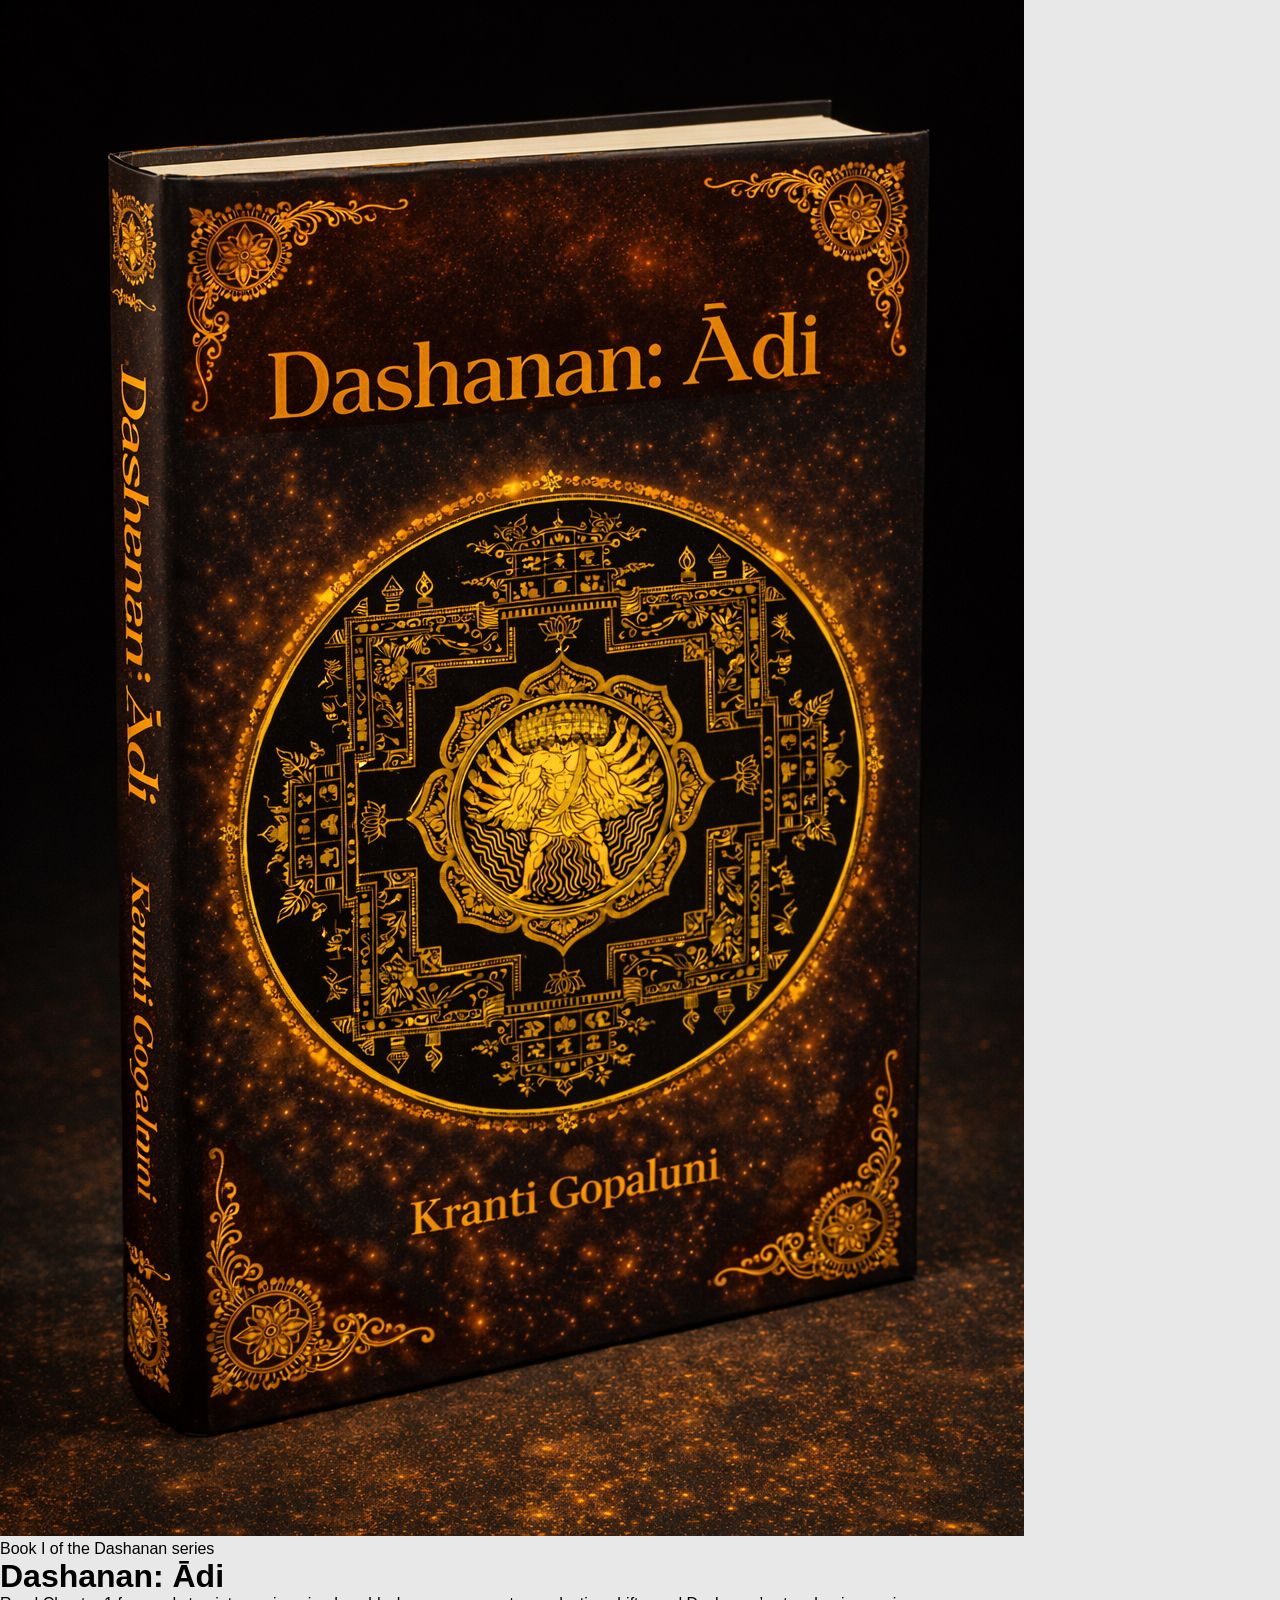
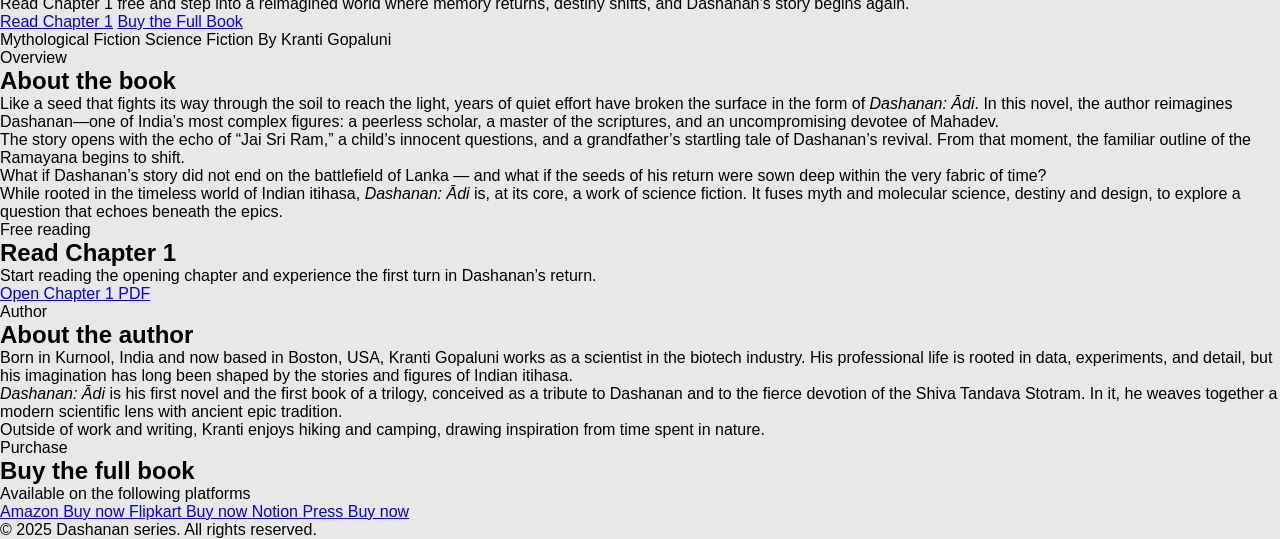
==== index.html @ 547dbb57 "Update index.html" ====
<!DOCTYPE html>
<html lang="en">
<head>
    <meta charset="UTF-8">
    <meta name="viewport" content="width=device-width, initial-scale=1.0">
    <title>Dashanan: Ādi | Read Chapter 1</title>

    <!-- Google Fonts -->
    <link rel="preconnect" href="https://fonts.googleapis.com">
    <link rel="preconnect" href="https://fonts.gstatic.com" crossorigin>
    <link href="https://fonts.googleapis.com/css2?family=Cormorant+Garamond:wght@500;600;700&family=Inter:wght@400;500;600;700&display=swap" rel="stylesheet">

    <link rel="stylesheet" href="style.css">
</head>
<body>

    <!-- HERO -->
    <header class="hero">
        <div class="container hero-grid">
            <div class="hero-image-wrap">
                <img src="book.jpg" alt="Dashanan: Ādi book cover" class="book-cover">
            </div>

            <div class="hero-content">
                <p class="eyebrow">Book I of the Dashanan series</p>
                <h1>Dashanan: Ādi</h1>
                <p class="hero-subtitle">A mythic science fiction novel rooted in Indian itihasa</p>

                <p class="hero-text">
                    Read Chapter 1 free and step into a reimagined world where memory returns,
                    destiny shifts, and Dashanan’s story begins again.
                </p>

                <div class="hero-actions">
                    <a href="chapter 1 doc.pdf" target="_blank" class="btn btn-primary">Read Chapter 1</a>
                    <a href="#buy" class="btn btn-secondary">Buy the Full Book</a>
                </div>

                <div class="hero-meta">
                    <span>Mythological Fiction</span>
                    <span>Science Fiction</span>
                    <span>By Kranti Gopaluni</span>
                </div>
            </div>
        </div>
    </header>

    <!-- ABOUT THE BOOK -->
    <section class="section">
        <div class="container narrow">
            <div class="section-heading">
                <p class="section-label">Overview</p>
                <h2>About the book</h2>
            </div>

            <div class="content-card">
                <p>
                    Like a seed that fights its way through the soil to reach the light, years of quiet effort
                    have broken the surface in the form of <em>Dashanan: Ādi</em>. In this novel, the author
                    reimagines Dashanan—one of India’s most complex figures: a peerless scholar, a master
                    of the scriptures, and an uncompromising devotee of Mahadev.
                </p>

                <p>
                    The story opens with the echo of “Jai Sri Ram,” a child’s innocent questions, and a
                    grandfather’s startling tale of Dashanan’s revival. From that moment, the familiar outline
                    of the Ramayana begins to shift.
                </p>

                <blockquote class="highlight-quote">
                    What if Dashanan’s story did not end on the battlefield of Lanka — and what if the seeds
                    of his return were sown deep within the very fabric of time?
                </blockquote>

                <p>
                    While rooted in the timeless world of Indian itihasa, <em>Dashanan: Ādi</em> is, at its core,
                    a work of science fiction. It fuses myth and molecular science, destiny and design, to
                    explore a question that echoes beneath the epics.
                </p>
            </div>
        </div>
    </section>

    <!-- FREE CHAPTER -->
    <section class="section section-alt" id="chapter1">
        <div class="container narrow">
            <div class="section-heading">
                <p class="section-label">Free reading</p>
                <h2>Read Chapter 1</h2>
            </div>

            <div class="reader-card">
                <p class="reader-intro">
                    Start reading the opening chapter and experience the first turn in Dashanan’s return.
                </p>

                <div class="reader-actions">
                    <a href="chapter 1 doc.pdf" target="_blank" class="btn btn-primary">Open Chapter 1 PDF</a>
                </div>
            </div>
        </div>
    </section>

    <!-- ABOUT THE AUTHOR -->
    <section class="section">
        <div class="container narrow">
            <div class="section-heading">
                <p class="section-label">Author</p>
                <h2>About the author</h2>
            </div>

            <div class="content-card">
                <p>
                    Born in Kurnool, India and now based in Boston, USA, Kranti Gopaluni works as a scientist
                    in the biotech industry. His professional life is rooted in data, experiments, and detail,
                    but his imagination has long been shaped by the stories and figures of Indian itihasa.
                </p>

                <p>
                    <em>Dashanan: Ādi</em> is his first novel and the first book of a trilogy, conceived as a
                    tribute to Dashanan and to the fierce devotion of the Shiva Tandava Stotram. In it, he
                    weaves together a modern scientific lens with ancient epic tradition.
                </p>

                <p>
                    Outside of work and writing, Kranti enjoys hiking and camping, drawing inspiration from
                    time spent in nature.
                </p>
            </div>
        </div>
    </section>

    <!-- BUY SECTION -->
    <section class="section buy-section" id="buy">
        <div class="container">
            <div class="section-heading center-heading">
                <p class="section-label">Purchase</p>
                <h2>Buy the full book</h2>
                <p class="section-subcopy">Available on the following platforms</p>
            </div>

            <div class="buy-grid">
                <a class="buy-card" href="https://amzn.in/d/05gUKKoo" target="_blank" rel="noopener noreferrer">
                    <span class="buy-platform">Amazon</span>
                    <span class="buy-action">Buy now</span>
                </a>

                <a class="buy-card" href="https://www.flipkart.com/dashanan/p/itm9478e3f89640d?pid=9798902073222&lid=LSTBOK9798902073222BPDOXB&marketplace=FLIPKART&q=Dashanan+Book&store=bks&srno=s_1_7&otracker=search&otracker1=search&fm=Search&iid=137af8a1-219a-46ff-9453-908e1dbb6d08.9798902073222.SEARCH&ppt=clp&ppn=books-store&ssid=ia2454ir4w0000001775675749166&qH=b9aebbcd0d4877b8&ov_redirect=true&ov_redirect=true" target="_blank" rel="noopener noreferrer">
                    <span class="buy-platform">Flipkart</span>
                    <span class="buy-action">Buy now</span>
                </a>

                <a class="buy-card" href="https://notionpress.com/in/read/dashanan-di?book=published&utm_source=share_publish_email&utm_medium=email" target="_blank" rel="noopener noreferrer">
                    <span class="buy-platform">Notion Press</span>
                    <span class="buy-action">Buy now</span>
                </a>
            </div>
        </div>
    </section>

    <!-- FOOTER -->
    <footer class="footer">
        <div class="container footer-inner">
            <p>© 2025 Dashanan series. All rights reserved.</p>
        </div>
    </footer>

</body>
</html>
---- style.css ----
/* ------------------------- */
/* GABRIOLA FONT FACE        */
/* ------------------------- */
@font-face {
    font-family: 'Gabriola';
    src: local('Gabriola'), local('Gabriola Regular');
}

/* ------------------------- */
/* GLOBAL RESET              */
/* ------------------------- */

* {
    margin: 0;
    padding: 0;
    box-sizing: border-box;
}

html, body {
    background-color: #e8e8e8;
    height: 100%;
    width: 100%;
}

body {
    font-family: Arial, sans-serif;
}

/* ------------------------- */
/* NAVIGATION BAR (UPDATED)  */
/* ------------------------- */

.navbar {
    display: flex;
    justify-content: center;
    align-items: flex-start;
    background: #555555;
    padding: 30px 20px 20px 20px;
    color: white;
    position: fixed;
    top: 0;
    width: 100%;
    z-index: 1000;
    box-sizing: border-box;
    height: 110px;
    font-family: 'Gabriola', 'Segoe Script', 'Comic Sans MS', cursive, sans-serif;
    letter-spacing: 1px;
    font-size: 1.2em;
}

.nav-center {
    text-align: center;
    margin-top: 5px;
}

.nav-title {
    font-size: 40px;
    font-weight: 700;
    margin: 0;
    font-family: 'Gabriola', 'Segoe Script', 'Comic Sans MS', cursive, sans-serif;
}

.nav-subtitle {
    font-size: 22px;
    margin-top: 4px;
    color: #e0e0e0;
    font-family: 'Gabriola', 'Segoe Script', 'Comic Sans MS', cursive, sans-serif;
}

/* Push page content down so it doesn't hide behind navbar */
.book-container {
    margin-top: 160px !important;
}

/* ------------------------- */
/* HERO SECTION (DISABLED)  */
/* ------------------------- */

.hero-section {
    height: 0;
    padding: 0;
    margin: 0;
    overflow: hidden;
}

.hero-title,
.hero-subtitle {
    display: none;
}

/* ------------------------- */
/* AUTHOR SECTION            */
/* ------------------------- */

.author-section {
    display: flex;
    align-items: center;
    margin: 20px;
    background-color: #e8e8e8;
}

.author-section img {
    border-radius: 50%;
    width: 100px;
    height: 100px;
    margin-right: 20px;
}

.author-description {
    max-width: 600px;
}

@media (max-width: 768px) {
    .author-section {
        flex-direction: column;
        align-items: flex-start;
    }
    .author-section img {
        margin-bottom: 10px;
    }
}

/* ------------------------- */
/* MODALS                    */
/* ------------------------- */

.modal {
    display: none;
    position: fixed;
    z-index: 2000;
    left: 0;
    top: 0;
    width: 100%;
    height: 100%;
    background: rgba(0,0,0,0.6);
}

.modal-content {
    background: white;
    margin: 10% auto;
    padding: 20px;
    width: 350px;
    border-radius: 10px;
}

.close {
    float: right;
    font-size: 24px;
    cursor: pointer;
}

input {
    width: 100%;
    padding: 10px;
    margin: 8px 0;
    border-radius: 6px;
    border: 1px solid #ccc;
    box-sizing: border-box;
}

.submit-btn {
    width: 100%;
    padding: 10px;
    background: #1a1a1a;
    color: white;
    border: none;
    border-radius: 6px;
    cursor: pointer;
}

.submit-btn:hover {
    background: #333;
}

/* ------------------------- */
/* READ BOOK BUTTON          */
/* ------------------------- */

.read-btn {
    background: #0a4cff;
    color: white;
    padding: 12px 20px;
    border: none;
    border-radius: 6px;
    cursor: pointer;
    font-size: 16px;
    font-weight: 600;
    transition: 0.3s;
    margin-top: 10px;
}

.read-btn:hover {
    background: #003ecb;
}

/* ------------------------- */
/* BOOK CONTAINER            */
/* ------------------------- */

.book-container {
    display: flex;
    gap: 40px;
    padding: 40px;
    margin-top: 100px;
    background-color: #e8e8e8;
    align-items: flex-start;
}

.book-image-section {
    flex-shrink: 0;
    padding-top: 20px;
}

/* Enhanced shadow for book image */
.book-image {
    width: 230px;
    height: auto;
    border-radius: 10px;
    box-shadow: 0 6px 24px rgba(60, 36, 7, 0.28), 0 2px 8px rgba(0,0,0,0.09);
}

/* ---------- Book Title "Gabriola" font ---------- */
.book-description-section h2,
.book-title {
    font-family: 'Gabriola', 'Segoe Script', 'Comic Sans MS', cursive, serif;
    font-size: 32px;
    color: #1a1a1a;
    margin-bottom: 10px;
    letter-spacing: 1px;
    font-weight: normal;
}

.book-description-section p {
    font-size: 16px;
    color: #333333;
    line-height: 1.6;
    text-align: justify;
}

/* ------------------------- */
/* ABOUT AUTHOR BOX          */
/* ------------------------- */

.about-author-box {
    display: flex;
    gap: 40px;
    padding: 40px;
    margin-top: 40px;
    background-color: #e8e8e8;
    align-items: flex-start;
    border-top: 2px solid #d0d0d0;
    border-bottom: 2px solid #d0d0d0;
}

.author-image-section {
    flex-shrink: 0;
}

.author-picture {
    width: 200px;
    height: 200px;
    border-radius: 50%;
    object-fit: cover;
    box-shadow: 0 4px 8px rgba(0,0,0,0.1);
}

.author-content-section {
    max-width: 600px;
    flex: 1;
}

/* ---------- About Author Title "Gabriola" font ---------- */
.author-content-section h2,
.about-author-title {
    font-family: 'Gabriola', 'Segoe Script', 'Comic Sans MS', cursive, serif;
    font-size: 32px;
    color: #1a1a1a;
    margin-bottom: 10px;
    letter-spacing: 1px;
    font-weight: normal;
}

.author-content-section p {
    font-size: 16px;
    color: #333333;
    line-height: 1.6;
    text-align: justify;
}

/* ------------------------- */
/* PURCHASE BOX              */
/* ------------------------- */

.purchase-box {
    position: fixed;
    right: 30px;
    top: 50%;
    transform: translateY(-50%);
    background-color: #fff8e1;         /* warm, gold-inspired */
    border: 2px solid #dcc18e;
    border-radius: 12px;
    padding: 20px;
    width: 280px;
    box-shadow: 0 4px 16px rgba(220, 193, 142, 0.18), 0 2px 12px rgba(0,0,0,0.09);
    z-index: 500;
}

.purchase-title {
    font-size: 16px;
    font-weight: bold;
    color: #7c4806;
    margin-bottom: 15px;
    text-align: center;
    line-height: 1.4;
    font-family: 'Gabriola', 'Segoe Script', 'Comic Sans MS', cursive, serif;
}

.purchase-links {
    display: flex;
    flex-direction: column;
    gap: 12px;
}

.purchase-links a {
    color: #714800;
    text-decoration: none;
    font-weight: 600;
    transition: 0.18s;
    font-size: 16px;
    padding: 10px;
    border-radius: 6px;
    text-align: center;
    display: block;
    background: none;
}
.purchase-links a:hover {
    color: #fff;
    background-color: #dcc18e;
    text-decoration: underline;
}

/* ------------------------- */
/* RESPONSIVE DESIGN         */
/* ------------------------- */

@media (max-width: 1024px) {
    .book-container {
        gap: 30px;
        padding: 30px;
    }
    
    .book-image {
        width: 207px;
    }

    .about-author-box {
        gap: 30px;
        padding: 30px;
    }

    .author-picture {
        width: 180px;
        height: 180px;
    }

    .purchase-box {
        right: 20px;
        width: 260px;
        padding: 18px;
    }

    .purchase-title {
        font-size: 15px;
    }

    .purchase-links a {
        font-size: 15px;
    }
}

@media (max-width: 768px) {

    .book-container {
        flex-direction: column;
        gap: 20px;
        padding: 20px;
        margin-top: 120px;
    }

    .book-image {
        width: 172px;
    }

    .about-author-box {
        flex-direction: column;
        gap: 20px;
        padding: 20px;
        margin-top: 20px;
        border-top: 1px solid #d0d0d0;
        border-bottom: 1px solid #d0d0d0;
    }

    .author-image-section {
        display: flex;
        justify-content: center;
    }

    .author-picture {
        width: 150px;
        height: 150px;
    }

    .author-content-section h2,
    .about-author-title {
        font-size: 22px;
    }

    .author-content-section p {
        font-size: 14px;
    }

    .purchase-box {
        position: static;
        transform: none;
        width: 100%;
        margin: 30px 20px;
        padding: 20px;
    }
}
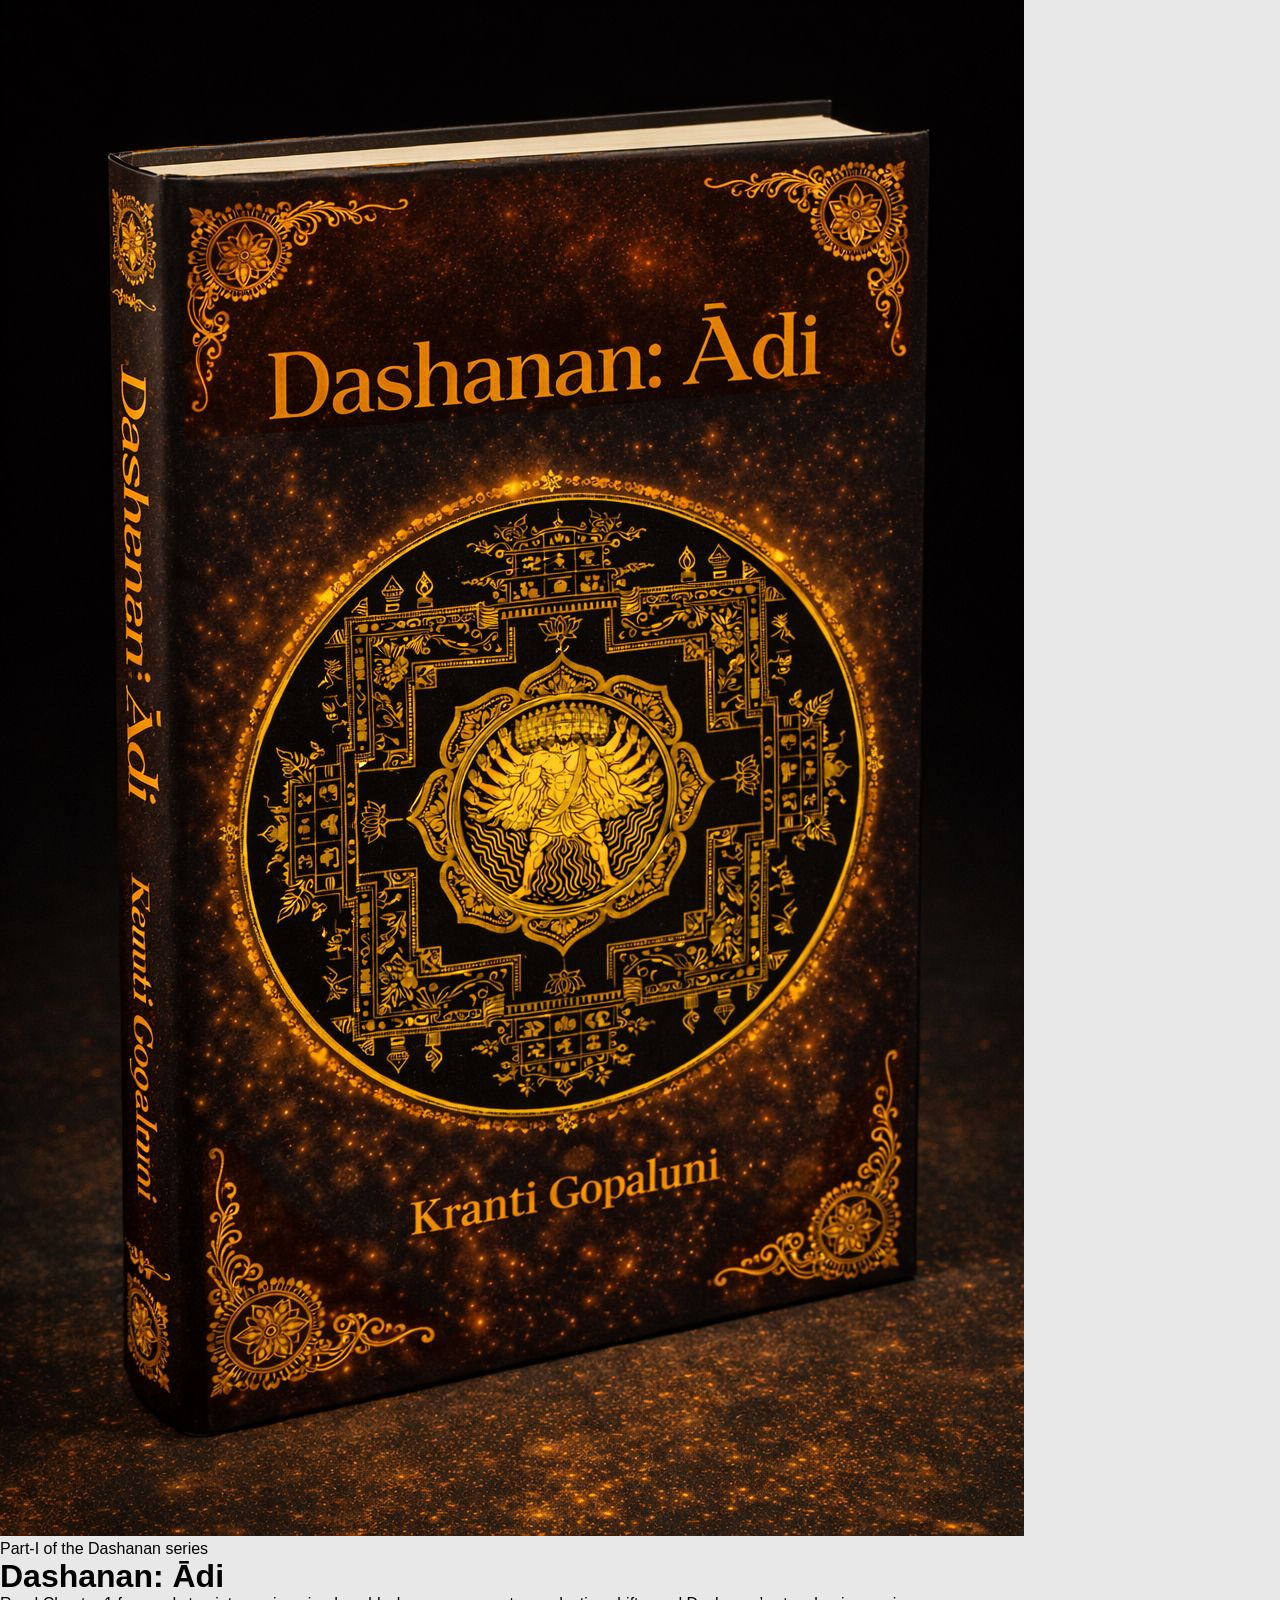
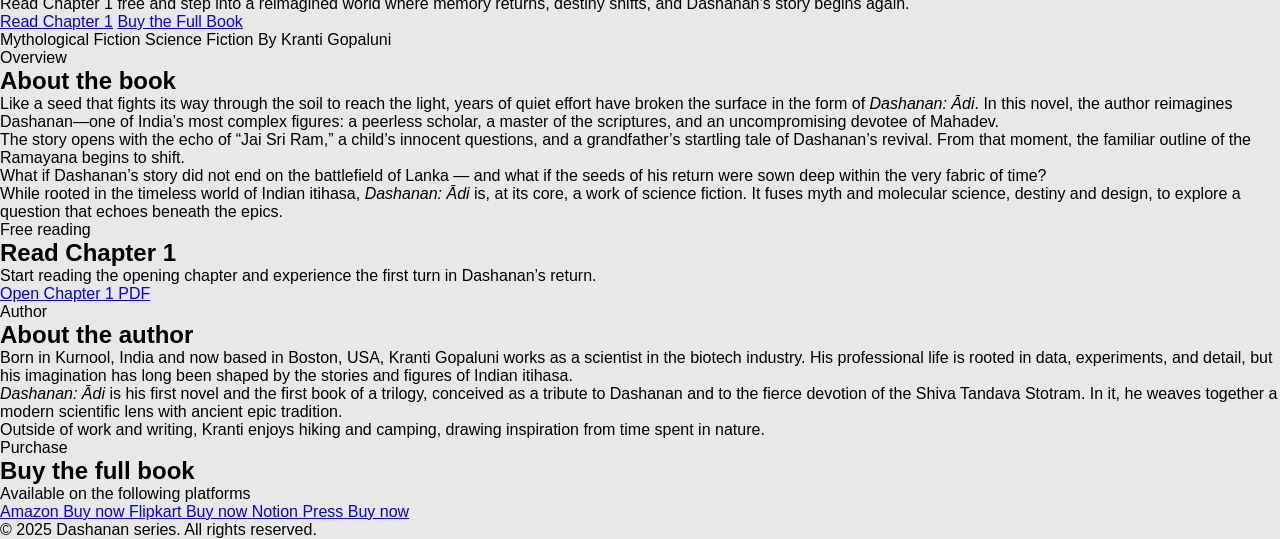
==== commit 74f78712: "Update index.html" ====
--- a/index.html
+++ b/index.html
@@ -22,7 +22,7 @@
             </div>
 
             <div class="hero-content">
-                <p class="eyebrow">Book I of the Dashanan series</p>
+                <p class="eyebrow">Part-I of the Dashanan series</p>
                 <h1>Dashanan: Ādi</h1>
                 <p class="hero-subtitle">A mythic science fiction novel rooted in Indian itihasa</p>
 
@@ -140,7 +140,8 @@
             </div>
 
             <div class="buy-grid">
-                <a class="buy-card" href="https://amzn.in/d/05gUKKoo" target="_blank" rel="noopener noreferrer">
+                <!-- UPDATED AMAZON LINK -->
+                <a id="amazonLink" class="buy-card" href="#" target="_blank" rel="noopener noreferrer">
                     <span class="buy-platform">Amazon</span>
                     <span class="buy-action">Buy now</span>
                 </a>
@@ -165,5 +166,26 @@
         </div>
     </footer>
 
+    <!-- LOCATION-BASED AMAZON LINK SCRIPT -->
+    <script>
+        fetch("https://ipapi.co/json/")
+            .then(response => response.json())
+            .then(data => {
+                const country = data.country_code;
+                const amazon = document.getElementById("amazonLink");
+
+                if (country === "IN") {
+                    amazon.href = "https://amzn.in/d/05gUKKoo";
+                } else if (country === "US") {
+                    amazon.href = "https://a.co/d/09SGWZK7";
+                } else {
+                    amazon.href = "https://a.co/d/09SGWZK7"; // fallback
+                }
+            })
+            .catch(() => {
+                document.getElementById("amazonLink").href = "https://a.co/d/09SGWZK7";
+            });
+    </script>
+
 </body>
 </html>
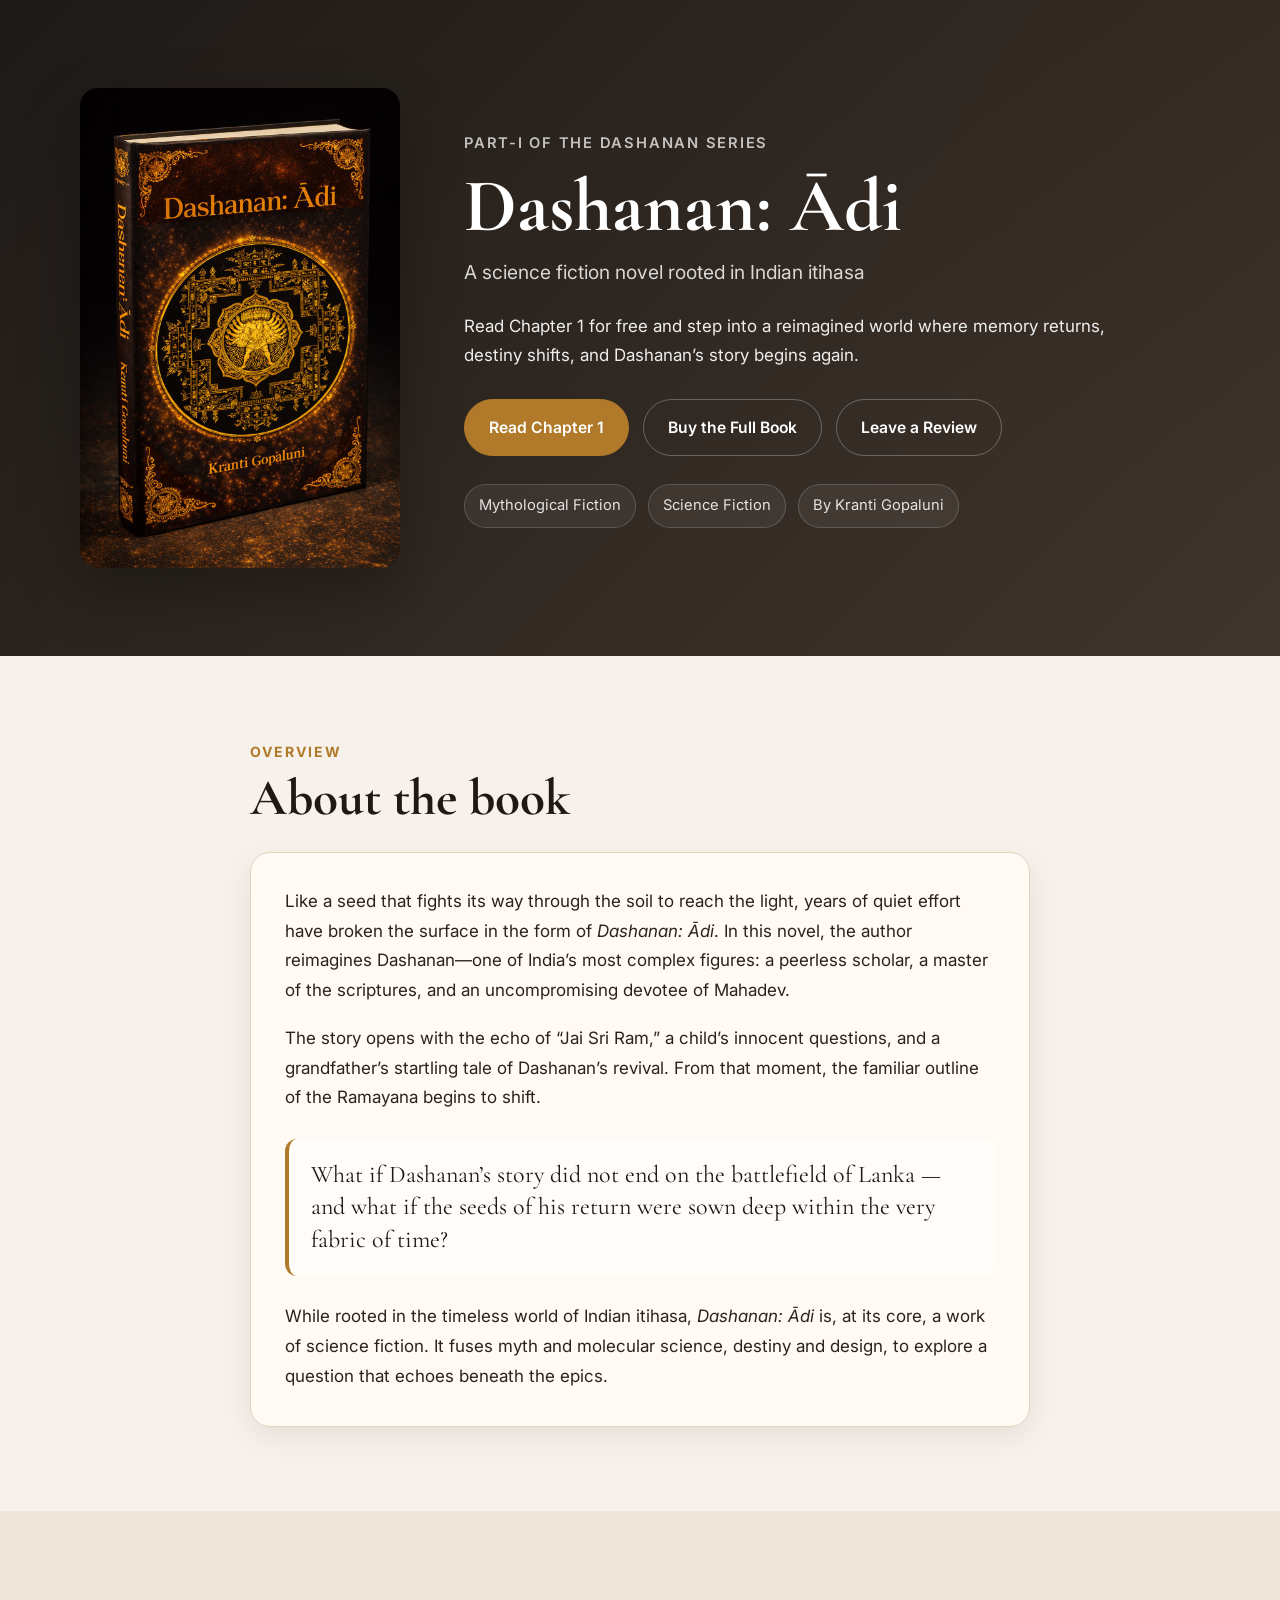
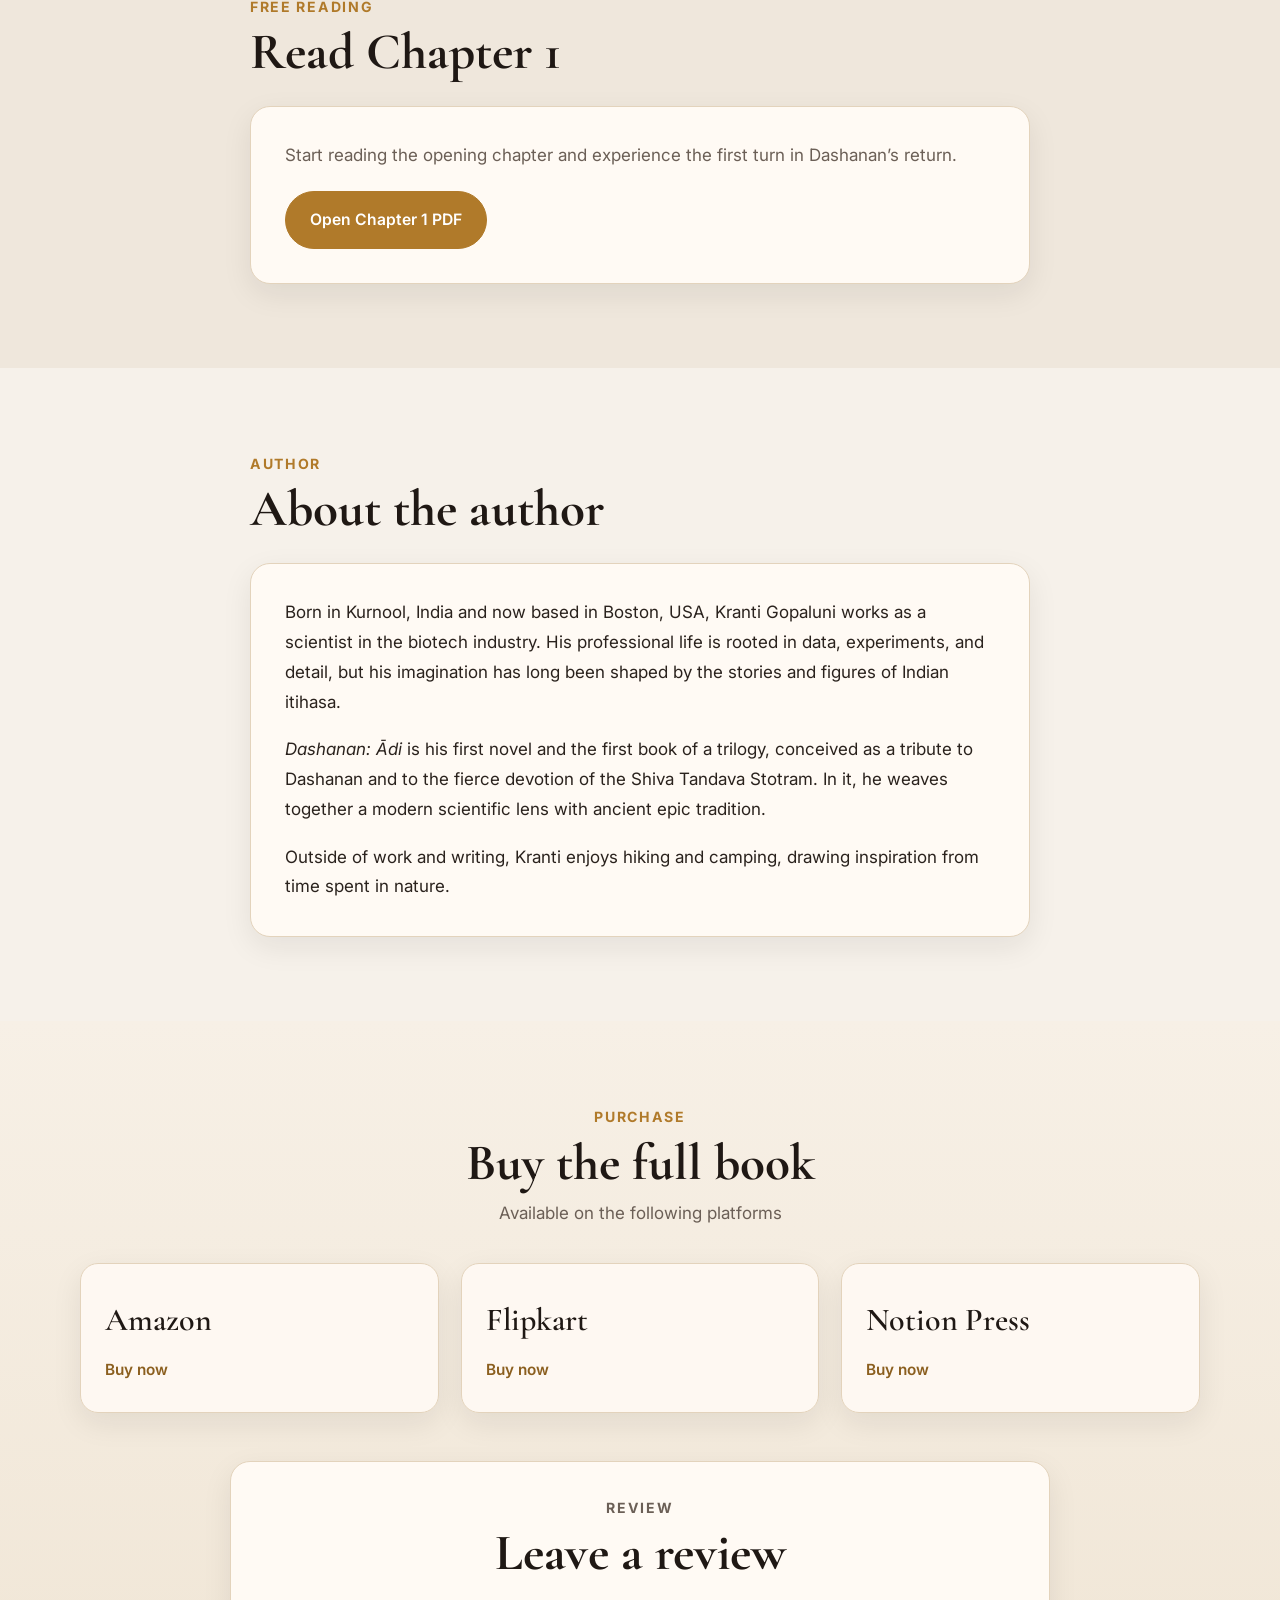
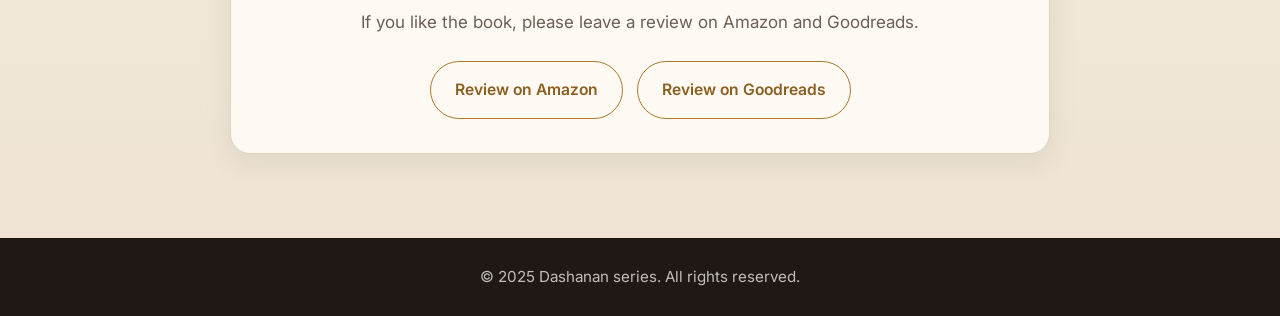
==== commit 4ce9ca67: "Update index.html" ====
--- a/index.html
+++ b/index.html
@@ -5,7 +5,6 @@
     <meta name="viewport" content="width=device-width, initial-scale=1.0">
     <title>Dashanan: Ādi | Read Chapter 1</title>
 
-    <!-- Google Fonts -->
     <link rel="preconnect" href="https://fonts.googleapis.com">
     <link rel="preconnect" href="https://fonts.gstatic.com" crossorigin>
     <link href="https://fonts.googleapis.com/css2?family=Cormorant+Garamond:wght@500;600;700&family=Inter:wght@400;500;600;700&display=swap" rel="stylesheet">
@@ -24,16 +23,17 @@
             <div class="hero-content">
                 <p class="eyebrow">Part-I of the Dashanan series</p>
                 <h1>Dashanan: Ādi</h1>
-                <p class="hero-subtitle">A mythic science fiction novel rooted in Indian itihasa</p>
+                <p class="hero-subtitle">A science fiction novel rooted in Indian itihasa</p>
 
                 <p class="hero-text">
-                    Read Chapter 1 free and step into a reimagined world where memory returns,
+                    Read Chapter 1 for free and step into a reimagined world where memory returns,
                     destiny shifts, and Dashanan’s story begins again.
                 </p>
 
                 <div class="hero-actions">
                     <a href="chapter 1 doc.pdf" target="_blank" class="btn btn-primary">Read Chapter 1</a>
                     <a href="#buy" class="btn btn-secondary">Buy the Full Book</a>
+                    <a href="#review" class="btn btn-secondary">Leave a Review</a>
                 </div>
 
                 <div class="hero-meta">
@@ -140,7 +140,6 @@
             </div>
 
             <div class="buy-grid">
-                <!-- UPDATED AMAZON LINK -->
                 <a id="amazonLink" class="buy-card" href="#" target="_blank" rel="noopener noreferrer">
                     <span class="buy-platform">Amazon</span>
                     <span class="buy-action">Buy now</span>
@@ -155,6 +154,24 @@
                     <span class="buy-platform">Notion Press</span>
                     <span class="buy-action">Buy now</span>
                 </a>
+            </div>
+
+            <!-- REVIEW SECTION -->
+            <div class="review-card" id="review">
+                <div class="section-heading center-heading">
+                    <p class="section-label">Review</p>
+                    <h2>Leave a review</h2>
+                </div>
+
+                <p>
+                    If you like the book, please leave a review on Amazon and Goodreads.                   
+                </p>
+
+                <div class="review-actions">
+                    <a id="amazonReviewButton" href="#" target="_blank" rel="noopener noreferrer" class="btn btn-outline">Review on Amazon</a>
+                    <a href="https://www.goodreads.com/book/show/250517296-dashanan?from_search=true&from_srp=true&qid=7fnWMBexJw&rank=7" target="_blank" rel="noopener noreferrer" class="btn btn-outline">Review on Goodreads</a>
+                </div>
+
             </div>
         </div>
     </section>
@@ -173,17 +190,26 @@
             .then(data => {
                 const country = data.country_code;
                 const amazon = document.getElementById("amazonLink");
+                const amazonReviewLink = document.getElementById("amazonReviewLink");
+                const amazonReviewButton = document.getElementById("amazonReviewButton");
+
+                let amazonUrl;
 
                 if (country === "IN") {
-                    amazon.href = "https://amzn.in/d/05gUKKoo";
+                    amazonUrl = "https://amzn.in/d/05gUKKoo";
                 } else if (country === "US") {
-                    amazon.href = "https://a.co/d/09SGWZK7";
+                    amazonUrl = "https://a.co/d/09SGWZK7";
                 } else {
-                    amazon.href = "https://a.co/d/09SGWZK7"; // fallback
+                    amazonUrl = "https://a.co/d/09SGWZK7";
                 }
+
+                amazon.href = amazonUrl;
+                amazonReviewButton.href = amazonUrl;  
             })
-            .catch(() => {
-                document.getElementById("amazonLink").href = "https://a.co/d/09SGWZK7";
+           .catch(() => {
+            const fallbackAmazonUrl = "https://a.co/d/09SGWZK7";
+            document.getElementById("amazonLink").href = fallbackAmazonUrl;
+            document.getElementById("amazonReviewButton").href = fallbackAmazonUrl; 
             });
     </script>
 
--- a/style.css
+++ b/style.css
@@ -1,14 +1,21 @@
-/* ------------------------- */
-/* GABRIOLA FONT FACE        */
-/* ------------------------- */
-@font-face {
-    font-family: 'Gabriola';
-    src: local('Gabriola'), local('Gabriola Regular');
-}
-
-/* ------------------------- */
-/* GLOBAL RESET              */
-/* ------------------------- */
+:root {
+    --bg: #f6f1ea;
+    --bg-alt: #efe7dc;
+    --surface: #fffaf4;
+    --surface-2: #fffdf9;
+    --text: #2a221d;
+    --muted: #6b5f56;
+    --dark: #1f1814;
+    --dark-2: #342920;
+    --accent: #b07a2a;
+    --accent-dark: #8b5f1f;
+    --border: #e3d3bc;
+    --shadow-soft: 0 10px 30px rgba(31, 24, 20, 0.08);
+    --shadow-strong: 0 24px 60px rgba(0, 0, 0, 0.28);
+    --radius: 20px;
+    --container: 1120px;
+    --narrow: 780px;
+}
 
 * {
     margin: 0;
@@ -16,414 +23,410 @@
     box-sizing: border-box;
 }
 
-html, body {
-    background-color: #e8e8e8;
-    height: 100%;
-    width: 100%;
+html {
+    scroll-behavior: smooth;
 }
 
 body {
-    font-family: Arial, sans-serif;
-}
-
-/* ------------------------- */
-/* NAVIGATION BAR (UPDATED)  */
-/* ------------------------- */
-
-.navbar {
+    background: var(--bg);
+    color: var(--text);
+    font-family: "Inter", sans-serif;
+    font-size: 17px;
+    line-height: 1.75;
+}
+
+img {
+    max-width: 100%;
+    display: block;
+}
+
+a {
+    color: inherit;
+    text-decoration: none;
+}
+
+.container {
+    width: min(var(--container), 92%);
+    margin: 0 auto;
+}
+
+.narrow {
+    width: min(var(--narrow), 100%);
+}
+
+/* HERO */
+.hero {
+    background:
+        linear-gradient(135deg, rgba(18, 14, 11, 0.95), rgba(49, 37, 28, 0.92)),
+        radial-gradient(circle at top right, rgba(176, 122, 42, 0.18), transparent 35%);
+    color: #ffffff;
+    padding: 88px 0;
+}
+
+.hero-grid {
+    display: grid;
+    grid-template-columns: 320px 1fr;
+    gap: 64px;
+    align-items: center;
+}
+
+.hero-image-wrap {
     display: flex;
     justify-content: center;
-    align-items: flex-start;
-    background: #555555;
-    padding: 30px 20px 20px 20px;
-    color: white;
-    position: fixed;
-    top: 0;
+}
+
+.book-cover {
     width: 100%;
-    z-index: 1000;
-    box-sizing: border-box;
-    height: 110px;
-    font-family: 'Gabriola', 'Segoe Script', 'Comic Sans MS', cursive, sans-serif;
-    letter-spacing: 1px;
-    font-size: 1.2em;
-}
-
-.nav-center {
+    max-width: 320px;
+    border-radius: 18px;
+    box-shadow: var(--shadow-strong);
+}
+
+.eyebrow {
+    display: inline-block;
+    margin-bottom: 14px;
+    font-size: 0.92rem;
+    font-weight: 600;
+    letter-spacing: 0.12em;
+    text-transform: uppercase;
+    color: rgba(255, 255, 255, 0.72);
+}
+
+.hero h1 {
+    font-family: "Cormorant Garamond", serif;
+    font-size: clamp(3rem, 6vw, 4.7rem);
+    line-height: 0.95;
+    font-weight: 700;
+    margin-bottom: 14px;
+}
+
+.hero-subtitle {
+    font-size: 1.2rem;
+    color: rgba(255, 255, 255, 0.82);
+    margin-bottom: 22px;
+}
+
+.hero-text {
+    max-width: 650px;
+    font-size: 1.06rem;
+    color: rgba(255, 255, 255, 0.92);
+    margin-bottom: 28px;
+}
+
+.hero-actions {
+    display: flex;
+    flex-wrap: wrap;
+    gap: 14px;
+    margin-bottom: 28px;
+}
+
+.hero-meta {
+    display: flex;
+    flex-wrap: wrap;
+    gap: 12px;
+}
+
+.hero-meta span {
+    border: 1px solid rgba(255, 255, 255, 0.16);
+    background: rgba(255, 255, 255, 0.06);
+    padding: 8px 14px;
+    border-radius: 999px;
+    font-size: 0.92rem;
+    color: rgba(255, 255, 255, 0.86);
+}
+
+/* BUTTONS */
+.btn {
+    display: inline-flex;
+    align-items: center;
+    justify-content: center;
+    padding: 14px 24px;
+    border-radius: 999px;
+    font-weight: 600;
+    font-size: 0.98rem;
+    transition: transform 0.2s ease, background 0.2s ease, border-color 0.2s ease, color 0.2s ease;
+}
+
+.btn:hover {
+    transform: translateY(-1px);
+}
+
+.btn-primary {
+    background: var(--accent);
+    color: #ffffff;
+    border: 1px solid var(--accent);
+}
+
+.btn-primary:hover {
+    background: var(--accent-dark);
+    border-color: var(--accent-dark);
+}
+
+.btn-secondary {
+    background: transparent;
+    color: #ffffff;
+    border: 1px solid rgba(255, 255, 255, 0.28);
+}
+
+.btn-secondary:hover {
+    background: rgba(255, 255, 255, 0.08);
+    border-color: rgba(255, 255, 255, 0.45);
+}
+
+.btn-outline {
+    background: transparent;
+    color: var(--accent-dark);
+    border: 1px solid var(--accent);
+}
+
+.btn-outline:hover {
+    background: rgba(176, 122, 42, 0.08);
+}
+
+/* SECTIONS */
+.section {
+    padding: 84px 0;
+}
+
+.section-alt {
+    background: var(--bg-alt);
+}
+
+.section-heading {
+    margin-bottom: 28px;
+}
+
+.section-label {
+    font-size: 0.88rem;
+    text-transform: uppercase;
+    letter-spacing: 0.12em;
+    font-weight: 700;
+    color: var(--accent);
+    margin-bottom: 8px;
+}
+
+.section-heading h2 {
+    font-family: "Cormorant Garamond", serif;
+    font-size: clamp(2.2rem, 4vw, 3.2rem);
+    line-height: 1;
+    font-weight: 700;
+    color: var(--dark);
+}
+
+.section-subcopy {
+    margin-top: 10px;
+    color: var(--muted);
+}
+
+.center-heading {
     text-align: center;
-    margin-top: 5px;
-}
-
-.nav-title {
-    font-size: 40px;
-    font-weight: 700;
-    margin: 0;
-    font-family: 'Gabriola', 'Segoe Script', 'Comic Sans MS', cursive, sans-serif;
-}
-
-.nav-subtitle {
-    font-size: 22px;
-    margin-top: 4px;
-    color: #e0e0e0;
-    font-family: 'Gabriola', 'Segoe Script', 'Comic Sans MS', cursive, sans-serif;
-}
-
-/* Push page content down so it doesn't hide behind navbar */
-.book-container {
-    margin-top: 160px !important;
-}
-
-/* ------------------------- */
-/* HERO SECTION (DISABLED)  */
-/* ------------------------- */
-
-.hero-section {
-    height: 0;
-    padding: 0;
-    margin: 0;
-    overflow: hidden;
-}
-
-.hero-title,
-.hero-subtitle {
-    display: none;
-}
-
-/* ------------------------- */
-/* AUTHOR SECTION            */
-/* ------------------------- */
-
-.author-section {
-    display: flex;
-    align-items: center;
-    margin: 20px;
-    background-color: #e8e8e8;
-}
-
-.author-section img {
-    border-radius: 50%;
-    width: 100px;
-    height: 100px;
-    margin-right: 20px;
-}
-
-.author-description {
-    max-width: 600px;
-}
-
-@media (max-width: 768px) {
-    .author-section {
-        flex-direction: column;
-        align-items: flex-start;
-    }
-    .author-section img {
-        margin-bottom: 10px;
-    }
-}
-
-/* ------------------------- */
-/* MODALS                    */
-/* ------------------------- */
-
-.modal {
-    display: none;
-    position: fixed;
-    z-index: 2000;
-    left: 0;
-    top: 0;
-    width: 100%;
-    height: 100%;
-    background: rgba(0,0,0,0.6);
-}
-
-.modal-content {
-    background: white;
-    margin: 10% auto;
-    padding: 20px;
-    width: 350px;
-    border-radius: 10px;
-}
-
-.close {
-    float: right;
-    font-size: 24px;
-    cursor: pointer;
-}
-
-input {
-    width: 100%;
-    padding: 10px;
-    margin: 8px 0;
-    border-radius: 6px;
-    border: 1px solid #ccc;
-    box-sizing: border-box;
-}
-
-.submit-btn {
-    width: 100%;
-    padding: 10px;
-    background: #1a1a1a;
-    color: white;
-    border: none;
-    border-radius: 6px;
-    cursor: pointer;
-}
-
-.submit-btn:hover {
-    background: #333;
-}
-
-/* ------------------------- */
-/* READ BOOK BUTTON          */
-/* ------------------------- */
-
-.read-btn {
-    background: #0a4cff;
-    color: white;
-    padding: 12px 20px;
-    border: none;
-    border-radius: 6px;
-    cursor: pointer;
-    font-size: 16px;
-    font-weight: 600;
-    transition: 0.3s;
-    margin-top: 10px;
-}
-
-.read-btn:hover {
-    background: #003ecb;
-}
-
-/* ------------------------- */
-/* BOOK CONTAINER            */
-/* ------------------------- */
-
-.book-container {
-    display: flex;
-    gap: 40px;
-    padding: 40px;
-    margin-top: 100px;
-    background-color: #e8e8e8;
-    align-items: flex-start;
-}
-
-.book-image-section {
-    flex-shrink: 0;
-    padding-top: 20px;
-}
-
-/* Enhanced shadow for book image */
-.book-image {
-    width: 230px;
-    height: auto;
-    border-radius: 10px;
-    box-shadow: 0 6px 24px rgba(60, 36, 7, 0.28), 0 2px 8px rgba(0,0,0,0.09);
-}
-
-/* ---------- Book Title "Gabriola" font ---------- */
-.book-description-section h2,
-.book-title {
-    font-family: 'Gabriola', 'Segoe Script', 'Comic Sans MS', cursive, serif;
-    font-size: 32px;
-    color: #1a1a1a;
-    margin-bottom: 10px;
-    letter-spacing: 1px;
-    font-weight: normal;
-}
-
-.book-description-section p {
-    font-size: 16px;
-    color: #333333;
-    line-height: 1.6;
-    text-align: justify;
-}
-
-/* ------------------------- */
-/* ABOUT AUTHOR BOX          */
-/* ------------------------- */
-
-.about-author-box {
-    display: flex;
-    gap: 40px;
-    padding: 40px;
-    margin-top: 40px;
-    background-color: #e8e8e8;
-    align-items: flex-start;
-    border-top: 2px solid #d0d0d0;
-    border-bottom: 2px solid #d0d0d0;
-}
-
-.author-image-section {
-    flex-shrink: 0;
-}
-
-.author-picture {
-    width: 200px;
-    height: 200px;
-    border-radius: 50%;
-    object-fit: cover;
-    box-shadow: 0 4px 8px rgba(0,0,0,0.1);
-}
-
-.author-content-section {
-    max-width: 600px;
-    flex: 1;
-}
-
-/* ---------- About Author Title "Gabriola" font ---------- */
-.author-content-section h2,
-.about-author-title {
-    font-family: 'Gabriola', 'Segoe Script', 'Comic Sans MS', cursive, serif;
-    font-size: 32px;
-    color: #1a1a1a;
-    margin-bottom: 10px;
-    letter-spacing: 1px;
-    font-weight: normal;
-}
-
-.author-content-section p {
-    font-size: 16px;
-    color: #333333;
-    line-height: 1.6;
-    text-align: justify;
-}
-
-/* ------------------------- */
-/* PURCHASE BOX              */
-/* ------------------------- */
-
-.purchase-box {
-    position: fixed;
-    right: 30px;
-    top: 50%;
-    transform: translateY(-50%);
-    background-color: #fff8e1;         /* warm, gold-inspired */
-    border: 2px solid #dcc18e;
+}
+
+/* CONTENT CARDS */
+.content-card,
+.reader-card {
+    background: var(--surface);
+    border: 1px solid var(--border);
+    border-radius: var(--radius);
+    padding: 34px;
+    box-shadow: var(--shadow-soft);
+}
+
+.content-card p + p,
+.reader-card p + p {
+    margin-top: 18px;
+}
+
+.content-card em,
+.reader-card em {
+    font-style: italic;
+}
+
+.highlight-quote {
+    margin: 26px 0;
+    padding: 20px 22px;
+    border-left: 4px solid var(--accent);
+    background: var(--surface-2);
     border-radius: 12px;
-    padding: 20px;
-    width: 280px;
-    box-shadow: 0 4px 16px rgba(220, 193, 142, 0.18), 0 2px 12px rgba(0,0,0,0.09);
-    z-index: 500;
-}
-
-.purchase-title {
-    font-size: 16px;
-    font-weight: bold;
-    color: #7c4806;
-    margin-bottom: 15px;
-    text-align: center;
-    line-height: 1.4;
-    font-family: 'Gabriola', 'Segoe Script', 'Comic Sans MS', cursive, serif;
-}
-
-.purchase-links {
+    color: var(--dark);
+    font-family: "Cormorant Garamond", serif;
+    font-size: 1.5rem;
+    line-height: 1.35;
+}
+
+.reader-intro {
+    color: var(--muted);
+    margin-bottom: 20px;
+}
+
+.reader-actions {
+    margin-top: 18px;
+}
+
+/* BUY SECTION */
+.buy-section {
+    background: linear-gradient(180deg, #f7f0e6 0%, #efe4d3 100%);
+}
+
+.buy-grid {
+    display: grid;
+    grid-template-columns: repeat(3, 1fr);
+    gap: 22px;
+    margin-top: 34px;
+}
+
+.buy-card {
+    background: rgba(255, 250, 244, 0.9);
+    border: 1px solid var(--border);
+    border-radius: 18px;
+    padding: 28px 24px;
+    box-shadow: var(--shadow-soft);
+    min-height: 150px;
     display: flex;
     flex-direction: column;
-    gap: 12px;
-}
-
-.purchase-links a {
-    color: #714800;
+    justify-content: space-between;
+    transition: transform 0.2s ease, box-shadow 0.2s ease, border-color 0.2s ease;
+}
+
+.buy-card:hover {
+    transform: translateY(-4px);
+    box-shadow: 0 18px 34px rgba(31, 24, 20, 0.12);
+    border-color: #d7bf97;
+}
+
+.buy-platform {
+    font-family: "Cormorant Garamond", serif;
+    font-size: 2rem;
+    font-weight: 600;
+    color: var(--dark);
+}
+
+.buy-action {
+    color: var(--accent-dark);
+    font-weight: 600;
+    font-size: 0.96rem;
+}
+
+/* REVIEW SECTION */
+.review-card {
+    max-width: 820px;
+    margin: 48px auto 0;
+    background: var(--surface);
+    border: 1px solid var(--border);
+    border-radius: var(--radius);
+    padding: 34px;
+    box-shadow: var(--shadow-soft);
+    text-align: center;
+}
+
+.review-card p {
+    color: var(--muted);
+}
+
+.review-card a {
+    color: var(--accent-dark);
+    font-weight: 600;
+    text-decoration: underline;
+    text-underline-offset: 3px;
+}
+
+.review-actions {
+    display: flex;
+    flex-wrap: wrap;
+    justify-content: center;
+    gap: 14px;
+    margin-top: 24px;
+}
+
+.review-actions a {
     text-decoration: none;
-    font-weight: 600;
-    transition: 0.18s;
-    font-size: 16px;
-    padding: 10px;
-    border-radius: 6px;
+}
+
+.goodreads-link {
+    margin-top: 22px;
+    font-size: 0.95rem;
+    word-break: break-word;
+}
+
+/* FOOTER */
+.footer {
+    background: var(--dark);
+    color: rgba(255, 255, 255, 0.72);
+    padding: 26px 0;
+}
+
+.footer-inner {
     text-align: center;
-    display: block;
-    background: none;
-}
-.purchase-links a:hover {
-    color: #fff;
-    background-color: #dcc18e;
-    text-decoration: underline;
-}
-
-/* ------------------------- */
-/* RESPONSIVE DESIGN         */
-/* ------------------------- */
-
-@media (max-width: 1024px) {
-    .book-container {
-        gap: 30px;
-        padding: 30px;
-    }
-    
-    .book-image {
-        width: 207px;
-    }
-
-    .about-author-box {
-        gap: 30px;
-        padding: 30px;
-    }
-
-    .author-picture {
-        width: 180px;
-        height: 180px;
-    }
-
-    .purchase-box {
-        right: 20px;
-        width: 260px;
+    font-size: 0.95rem;
+}
+
+/* RESPONSIVE */
+@media (max-width: 980px) {
+    .hero-grid {
+        grid-template-columns: 1fr;
+        gap: 36px;
+        text-align: center;
+    }
+
+    .hero-content {
+        display: flex;
+        flex-direction: column;
+        align-items: center;
+    }
+
+    .hero-text {
+        max-width: 100%;
+    }
+
+    .hero-actions,
+    .hero-meta {
+        justify-content: center;
+    }
+
+    .buy-grid {
+        grid-template-columns: 1fr;
+    }
+}
+
+@media (max-width: 640px) {
+    body {
+        font-size: 16px;
+    }
+
+    .hero {
+        padding: 68px 0;
+    }
+
+    .section {
+        padding: 64px 0;
+    }
+
+    .content-card,
+    .reader-card,
+    .review-card {
+        padding: 24px;
+    }
+
+    .highlight-quote {
+        font-size: 1.25rem;
         padding: 18px;
     }
 
-    .purchase-title {
-        font-size: 15px;
-    }
-
-    .purchase-links a {
-        font-size: 15px;
-    }
-}
-
-@media (max-width: 768px) {
-
-    .book-container {
-        flex-direction: column;
-        gap: 20px;
-        padding: 20px;
-        margin-top: 120px;
-    }
-
-    .book-image {
-        width: 172px;
-    }
-
-    .about-author-box {
-        flex-direction: column;
-        gap: 20px;
-        padding: 20px;
-        margin-top: 20px;
-        border-top: 1px solid #d0d0d0;
-        border-bottom: 1px solid #d0d0d0;
-    }
-
-    .author-image-section {
-        display: flex;
-        justify-content: center;
-    }
-
-    .author-picture {
-        width: 150px;
-        height: 150px;
-    }
-
-    .author-content-section h2,
-    .about-author-title {
-        font-size: 22px;
-    }
-
-    .author-content-section p {
-        font-size: 14px;
-    }
-
-    .purchase-box {
-        position: static;
-        transform: none;
+    .btn {
         width: 100%;
-        margin: 30px 20px;
-        padding: 20px;
-    }
-}
+    }
+
+    .hero-actions,
+    .review-actions {
+        width: 100%;
+    }
+
+    .hero-actions .btn,
+    .review-actions .btn {
+        width: 100%;
+    }
+
+    .book-cover {
+        max-width: 260px;
+    }
+}
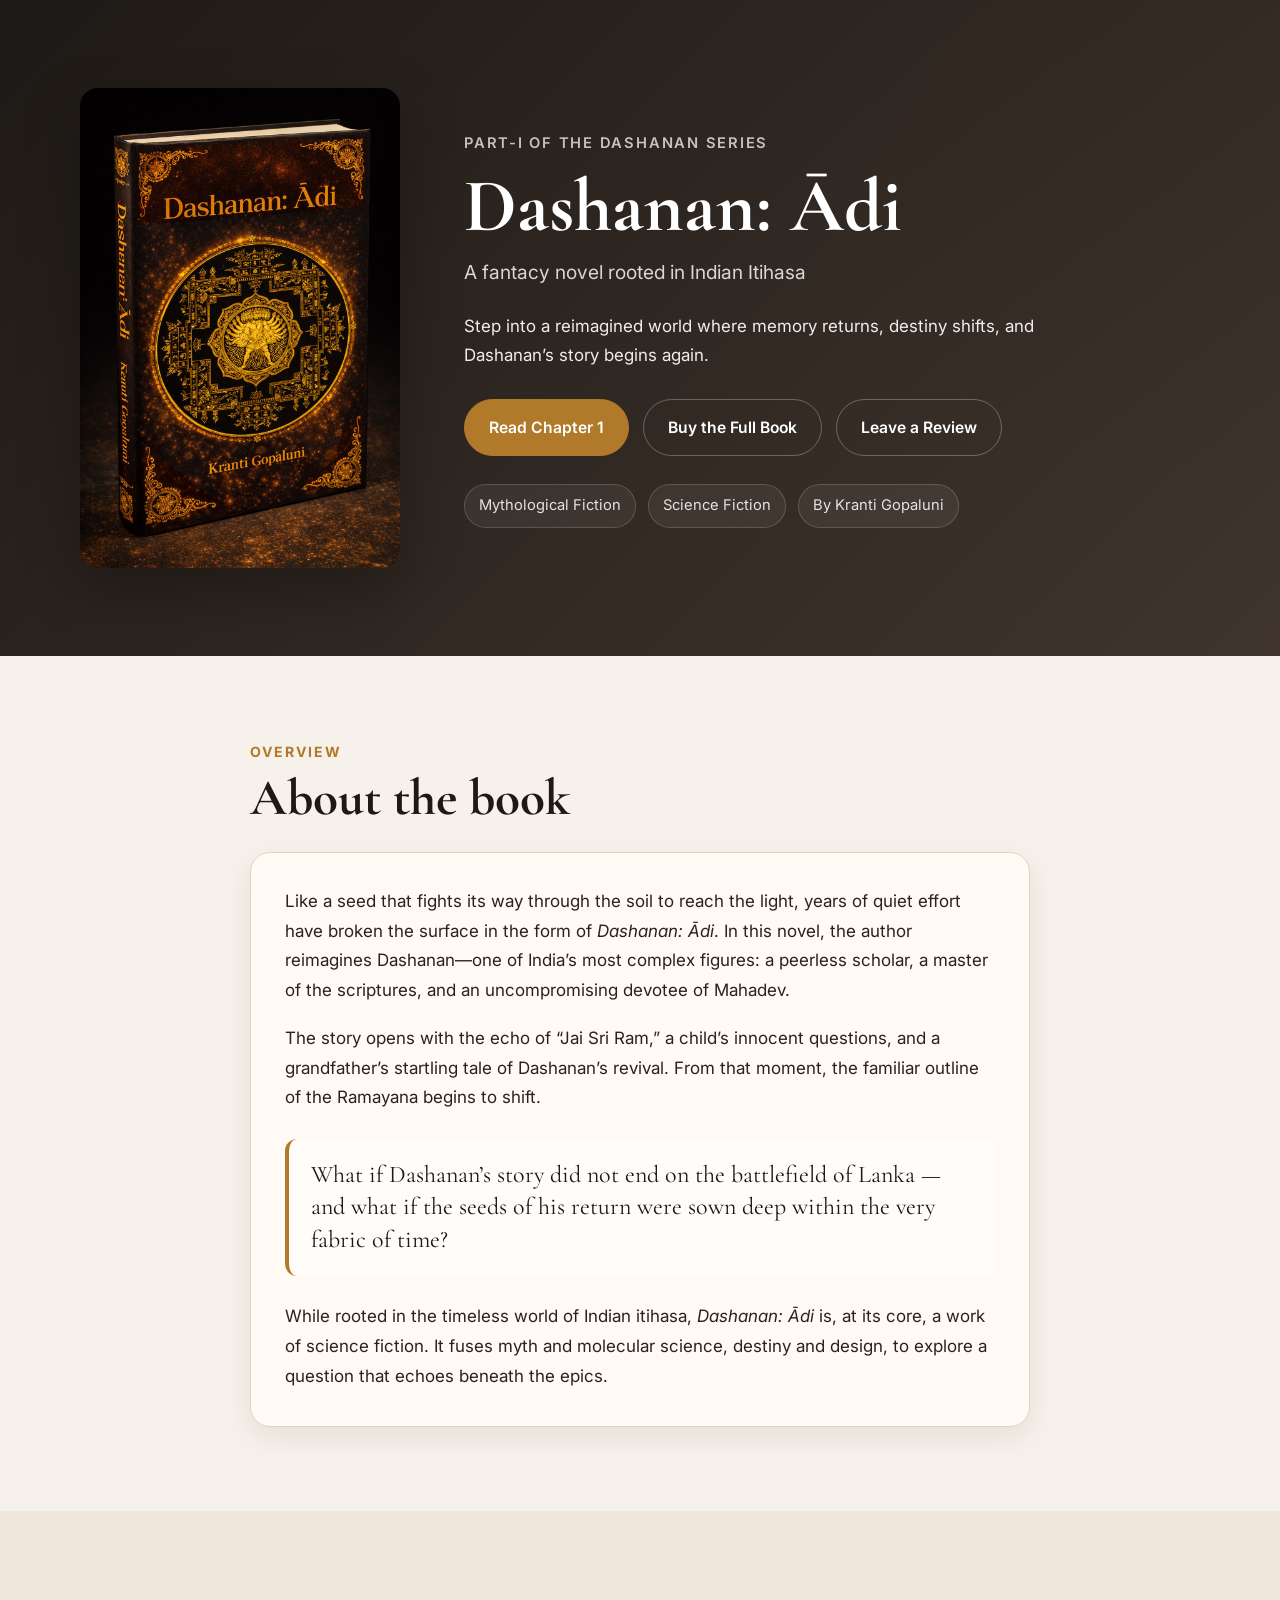
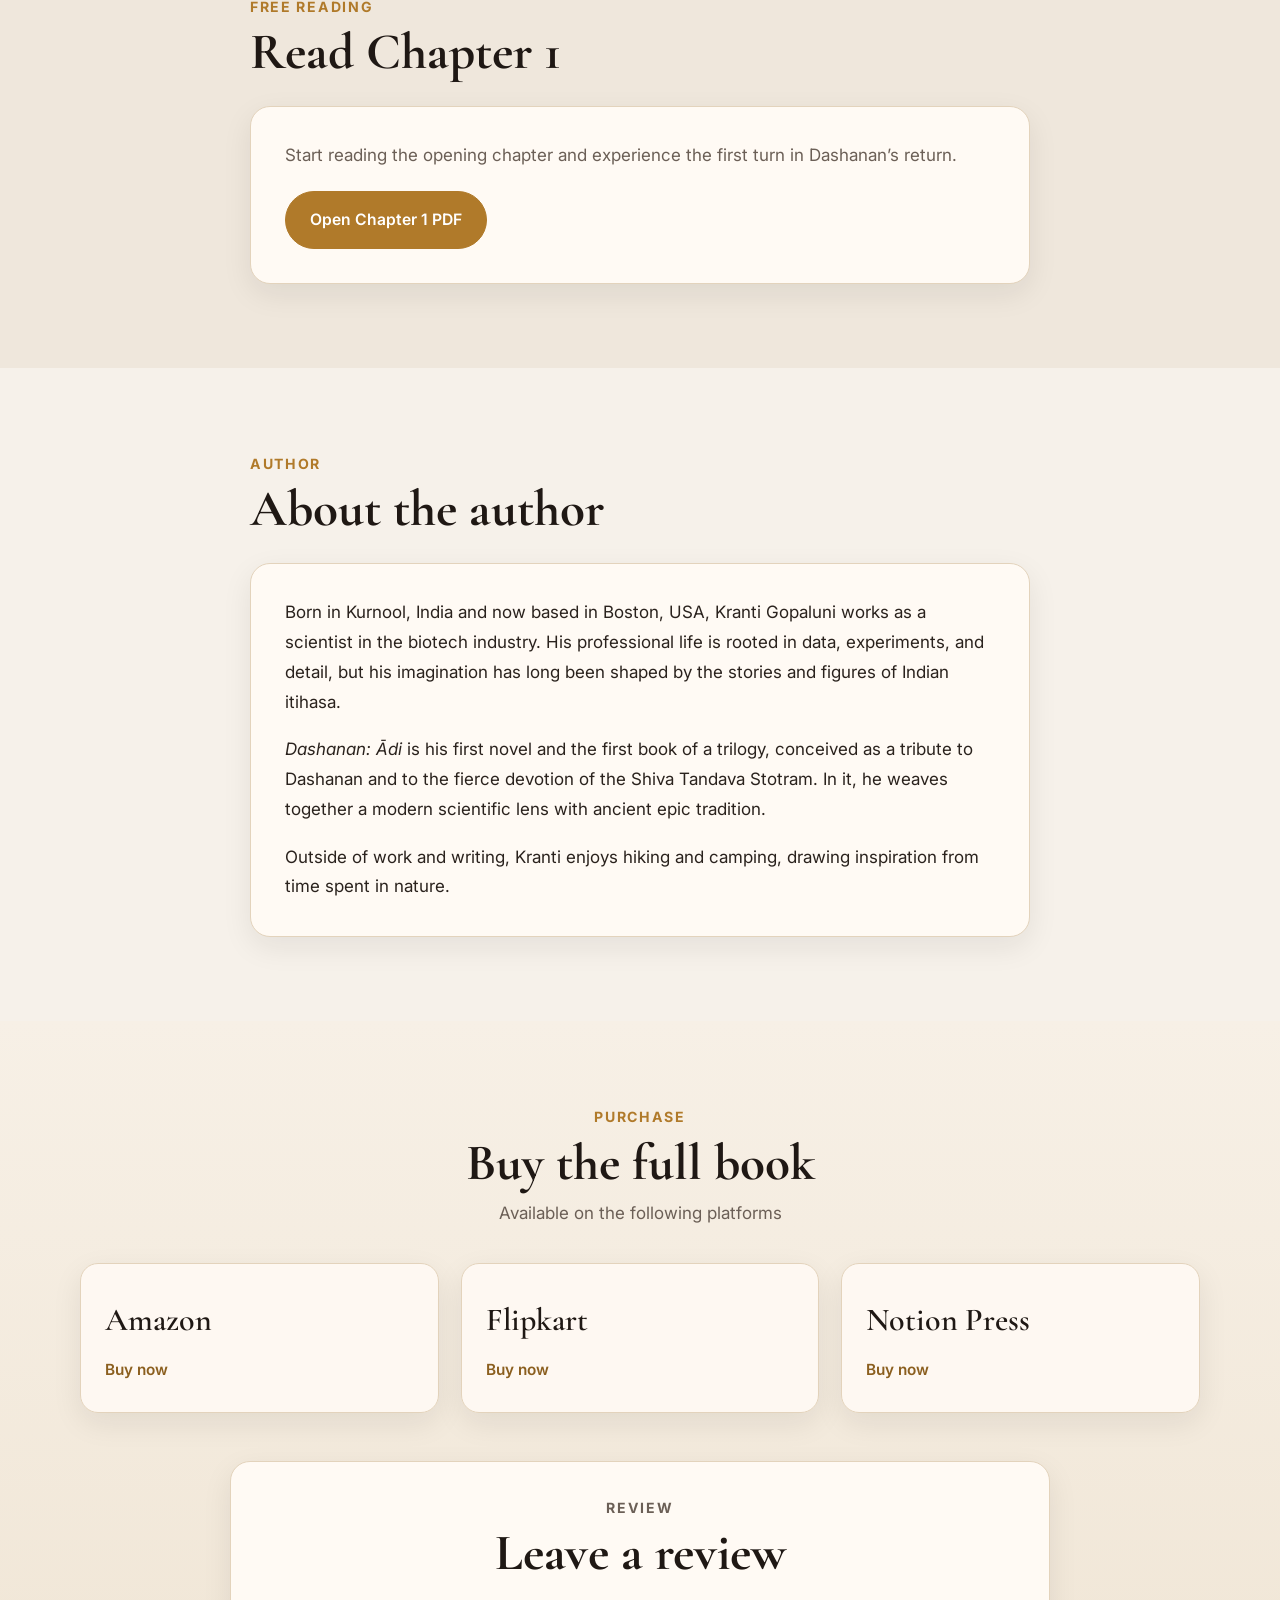
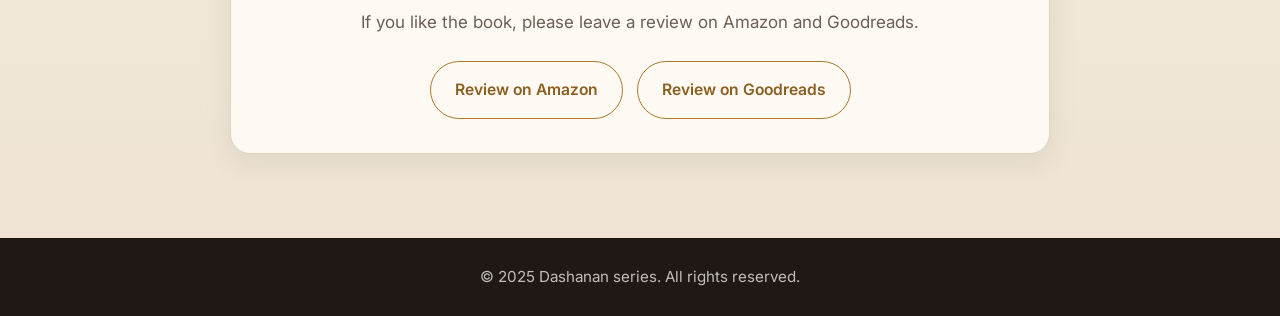
==== commit 3cfdb110: "Update index.html" ====
--- a/index.html
+++ b/index.html
@@ -23,10 +23,10 @@
             <div class="hero-content">
                 <p class="eyebrow">Part-I of the Dashanan series</p>
                 <h1>Dashanan: Ādi</h1>
-                <p class="hero-subtitle">A science fiction novel rooted in Indian itihasa</p>
+                <p class="hero-subtitle">A fantacy novel rooted in Indian Itihasa</p>
 
                 <p class="hero-text">
-                    Read Chapter 1 for free and step into a reimagined world where memory returns,
+                    Step into a reimagined world where memory returns,
                     destiny shifts, and Dashanan’s story begins again.
                 </p>
 
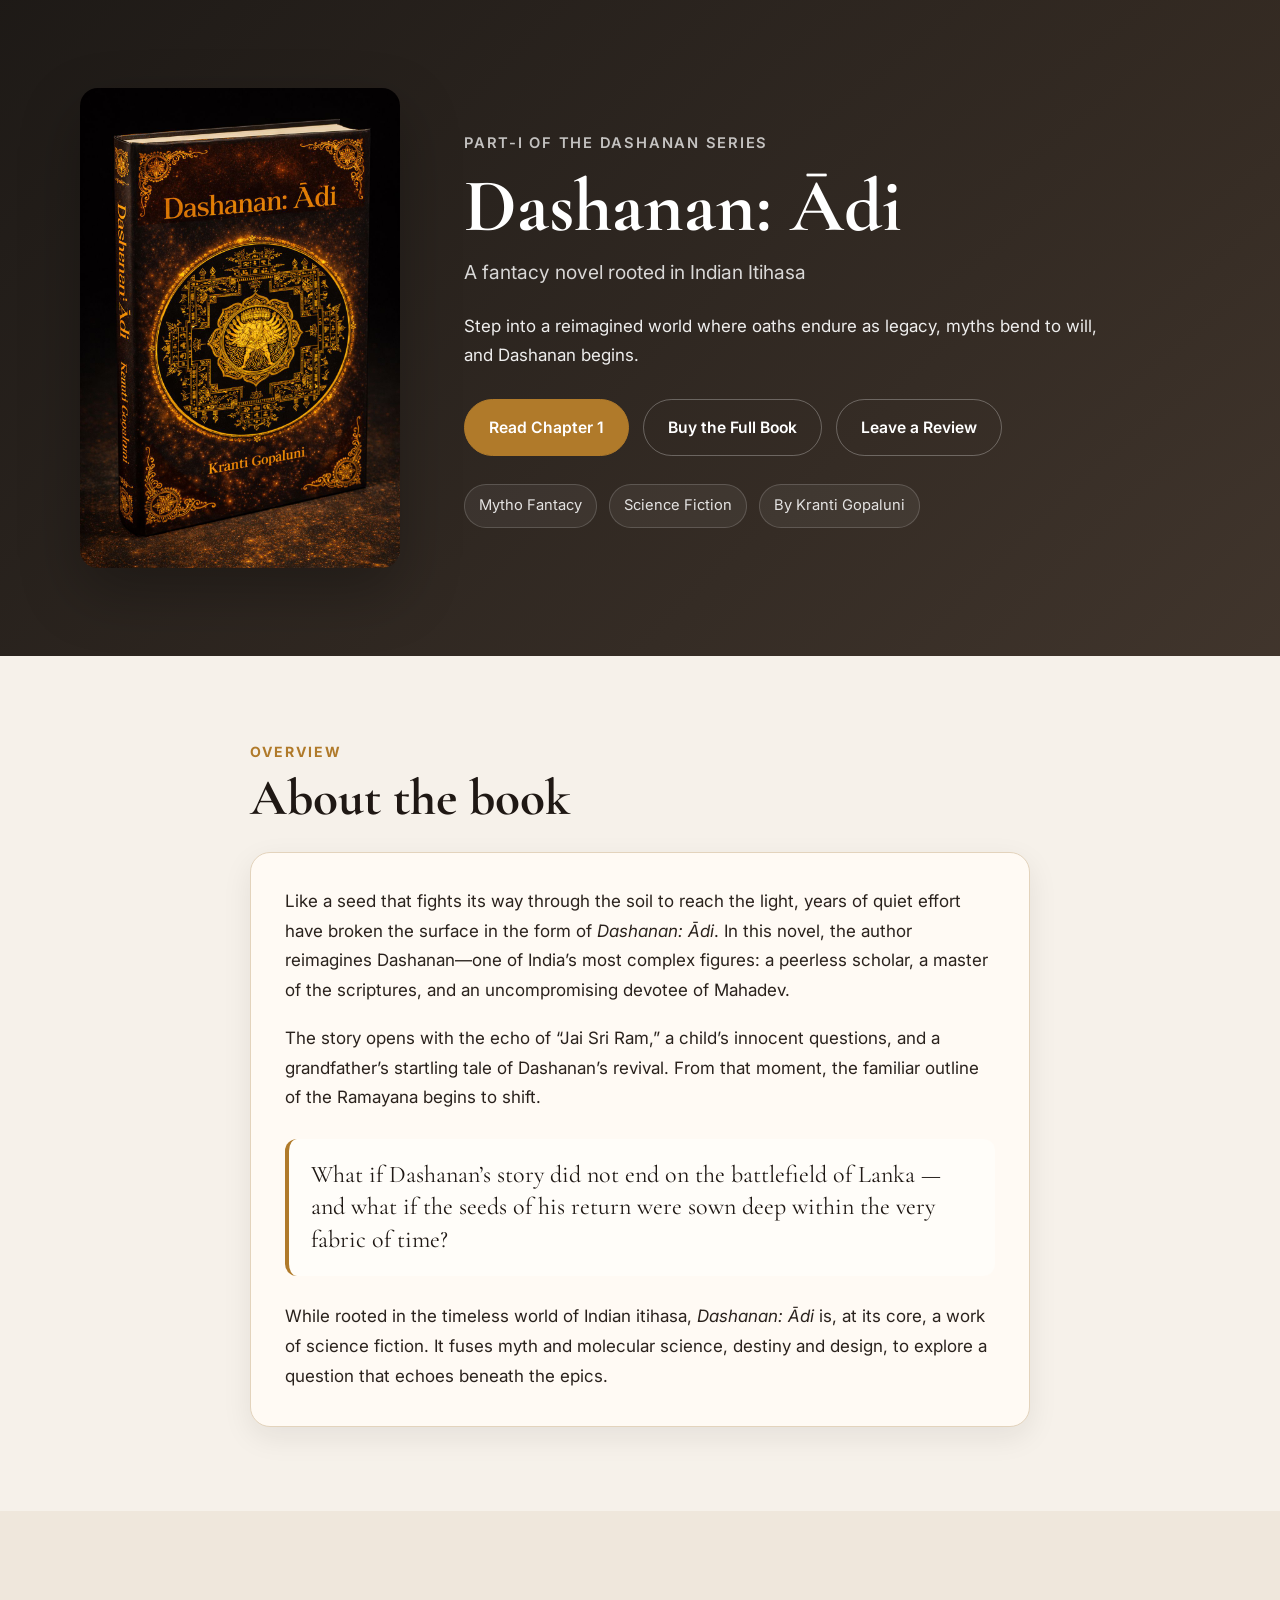
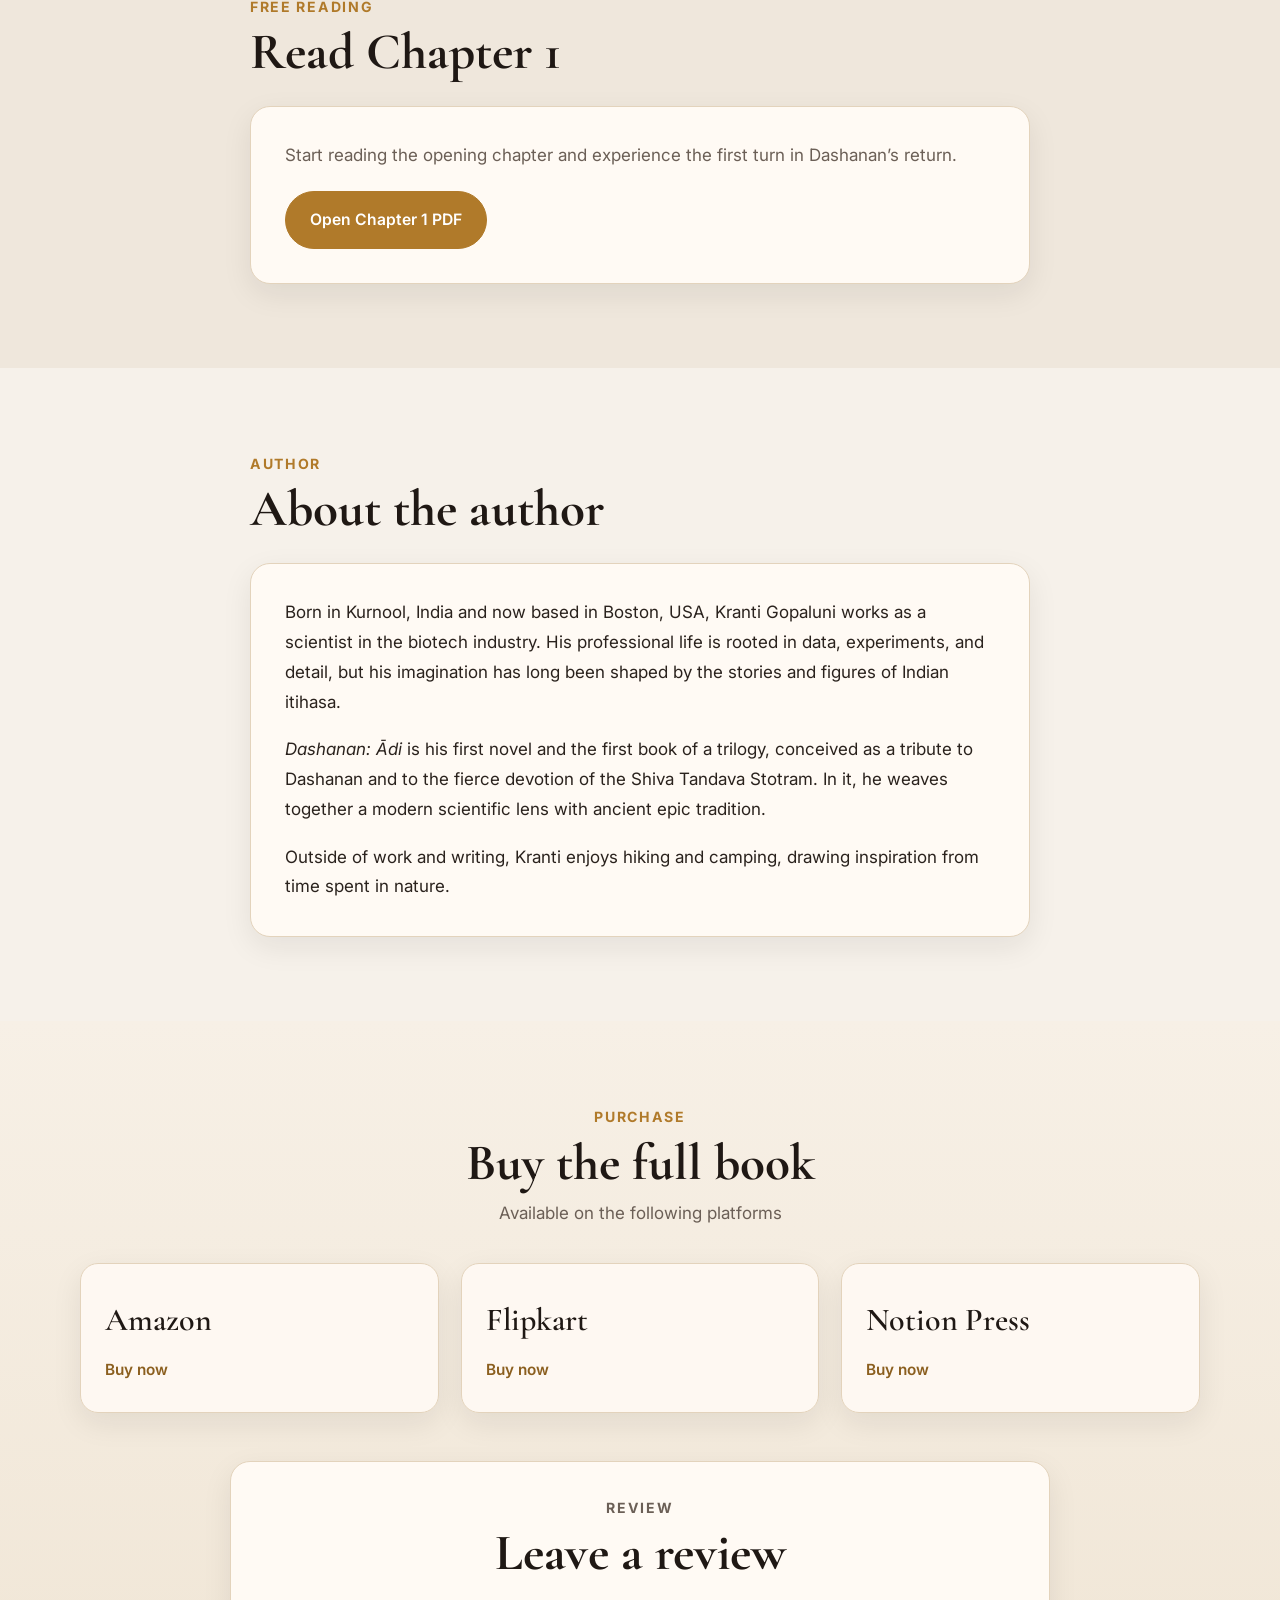
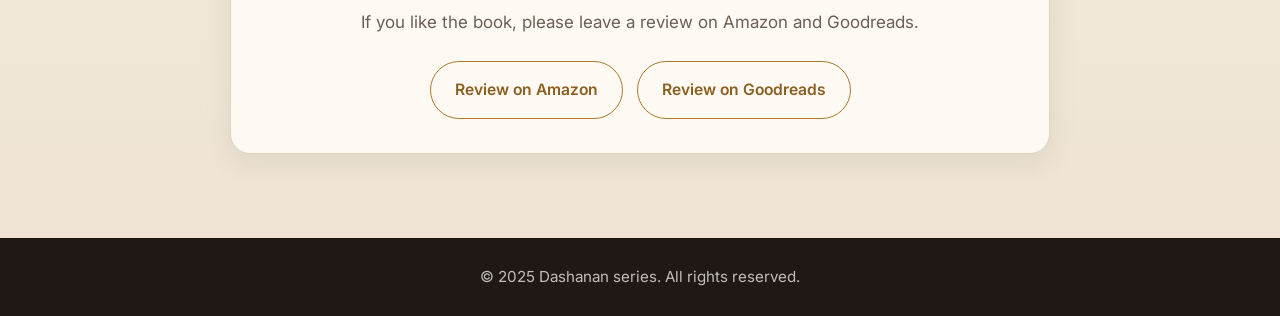
==== commit 2eebd11b: "Update index.html" ====
--- a/index.html
+++ b/index.html
@@ -26,8 +26,9 @@
                 <p class="hero-subtitle">A fantacy novel rooted in Indian Itihasa</p>
 
                 <p class="hero-text">
-                    Step into a reimagined world where memory returns,
-                    destiny shifts, and Dashanan’s story begins again.
+                    Step into a reimagined world where oaths endure as legacy,
+                    myths bend to will, 
+                    and Dashanan begins.
                 </p>
 
                 <div class="hero-actions">
@@ -37,7 +38,7 @@
                 </div>
 
                 <div class="hero-meta">
-                    <span>Mythological Fiction</span>
+                    <span>Mytho Fantacy</span>
                     <span>Science Fiction</span>
                     <span>By Kranti Gopaluni</span>
                 </div>
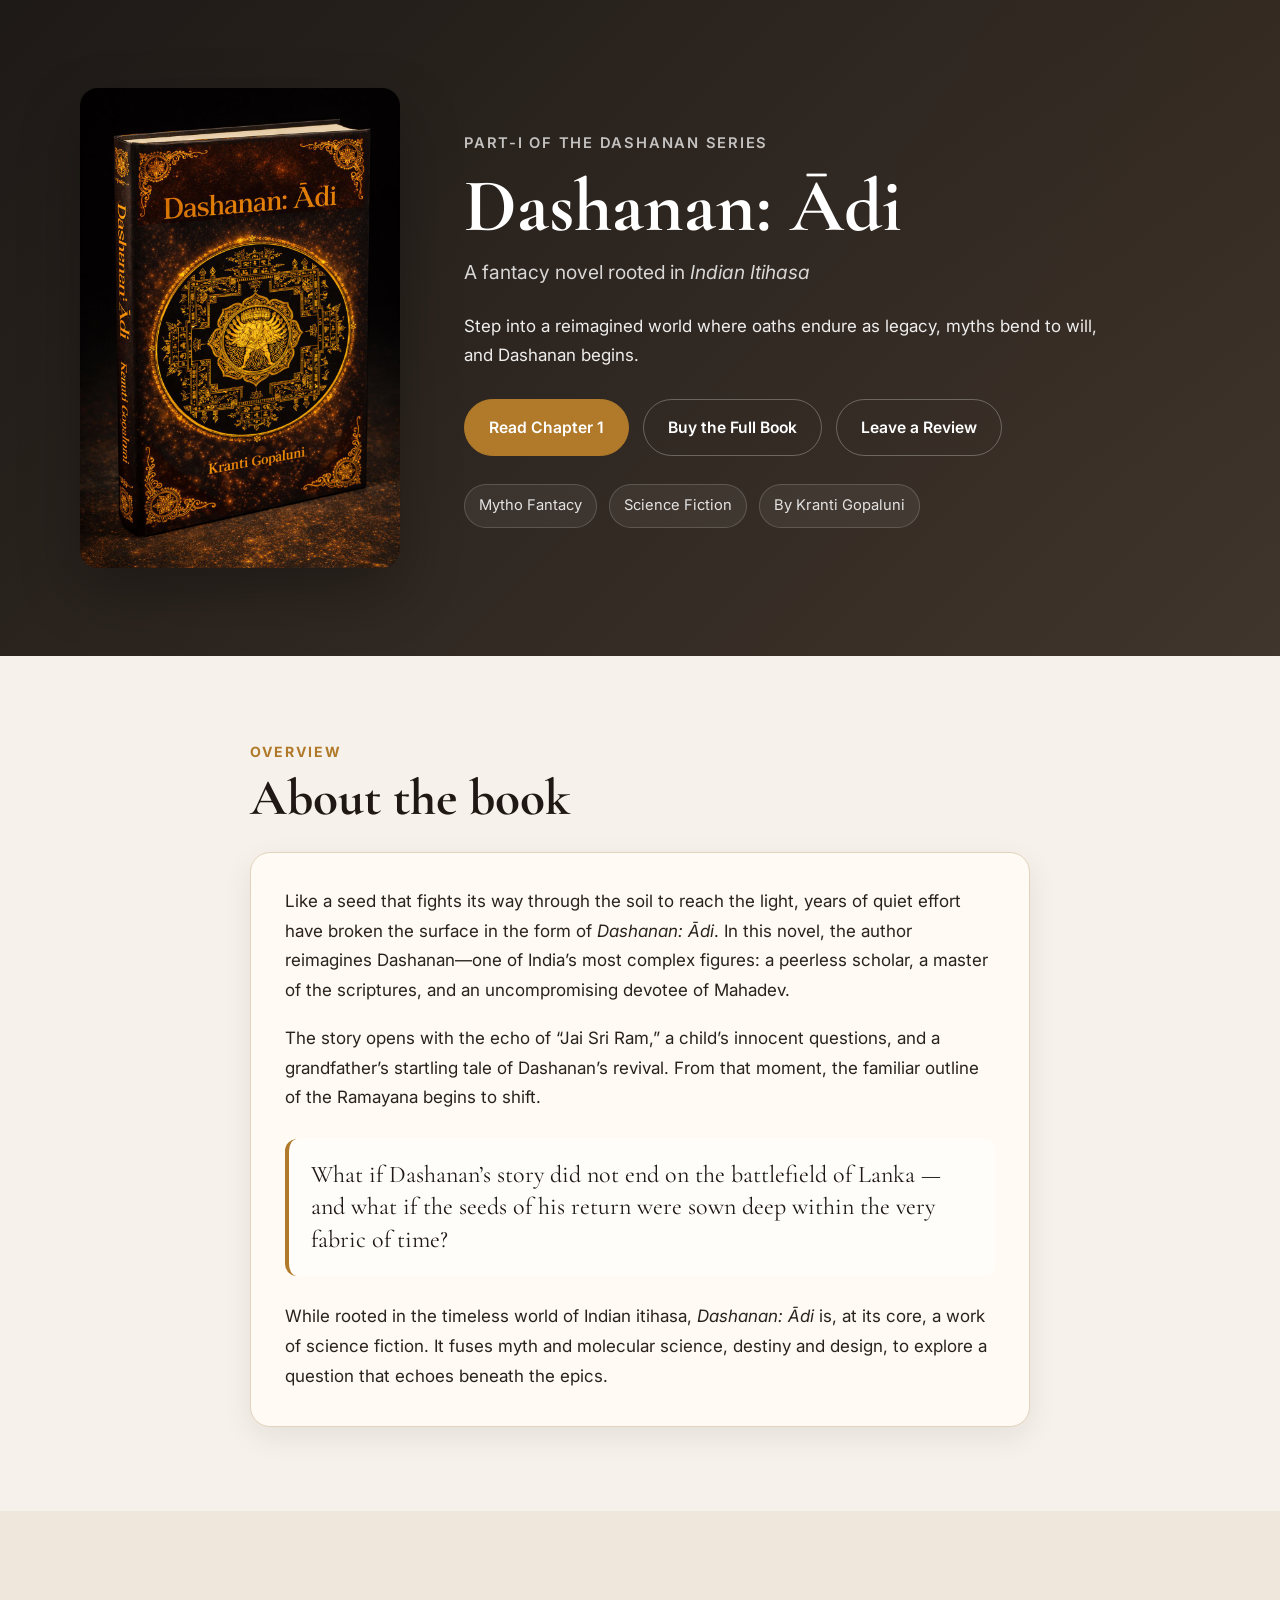
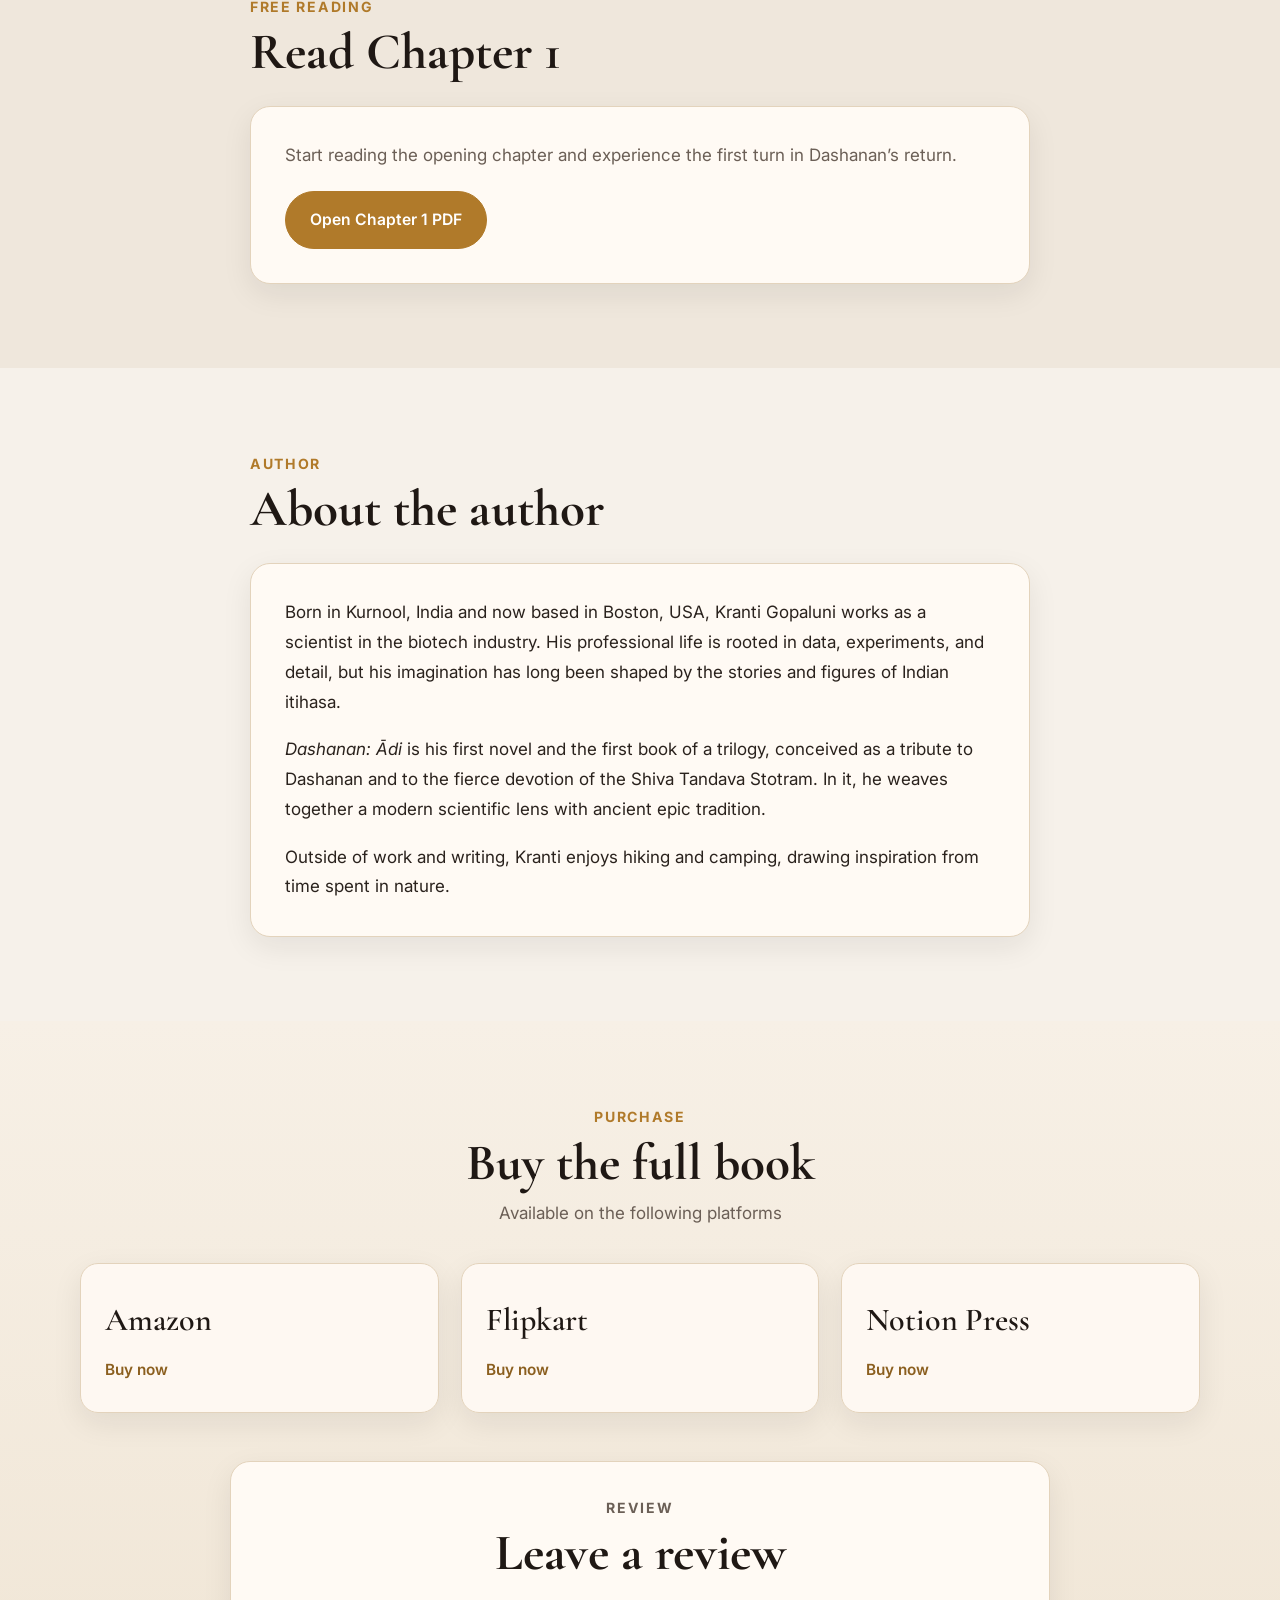
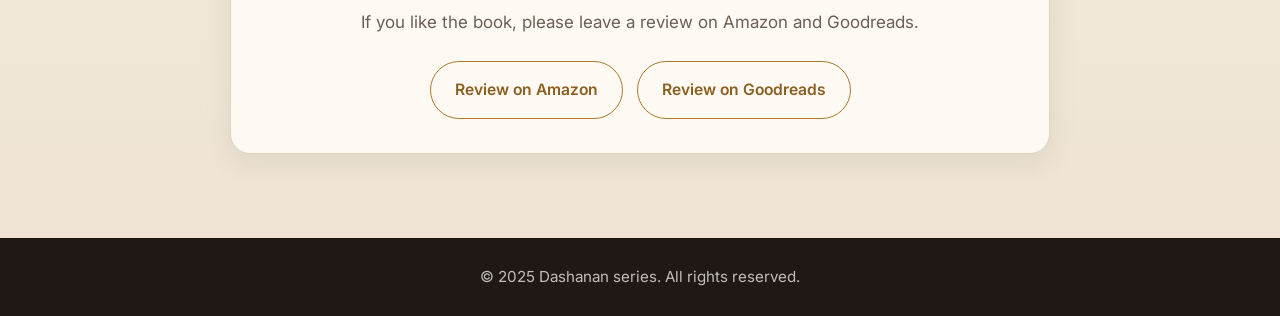
==== commit 415fb01a: "Update index.html" ====
--- a/index.html
+++ b/index.html
@@ -23,7 +23,7 @@
             <div class="hero-content">
                 <p class="eyebrow">Part-I of the Dashanan series</p>
                 <h1>Dashanan: Ādi</h1>
-                <p class="hero-subtitle">A fantacy novel rooted in Indian Itihasa</p>
+                <p class="hero-subtitle">A fantacy novel rooted in <em>Indian Itihasa</em></p>
 
                 <p class="hero-text">
                     Step into a reimagined world where oaths endure as legacy,
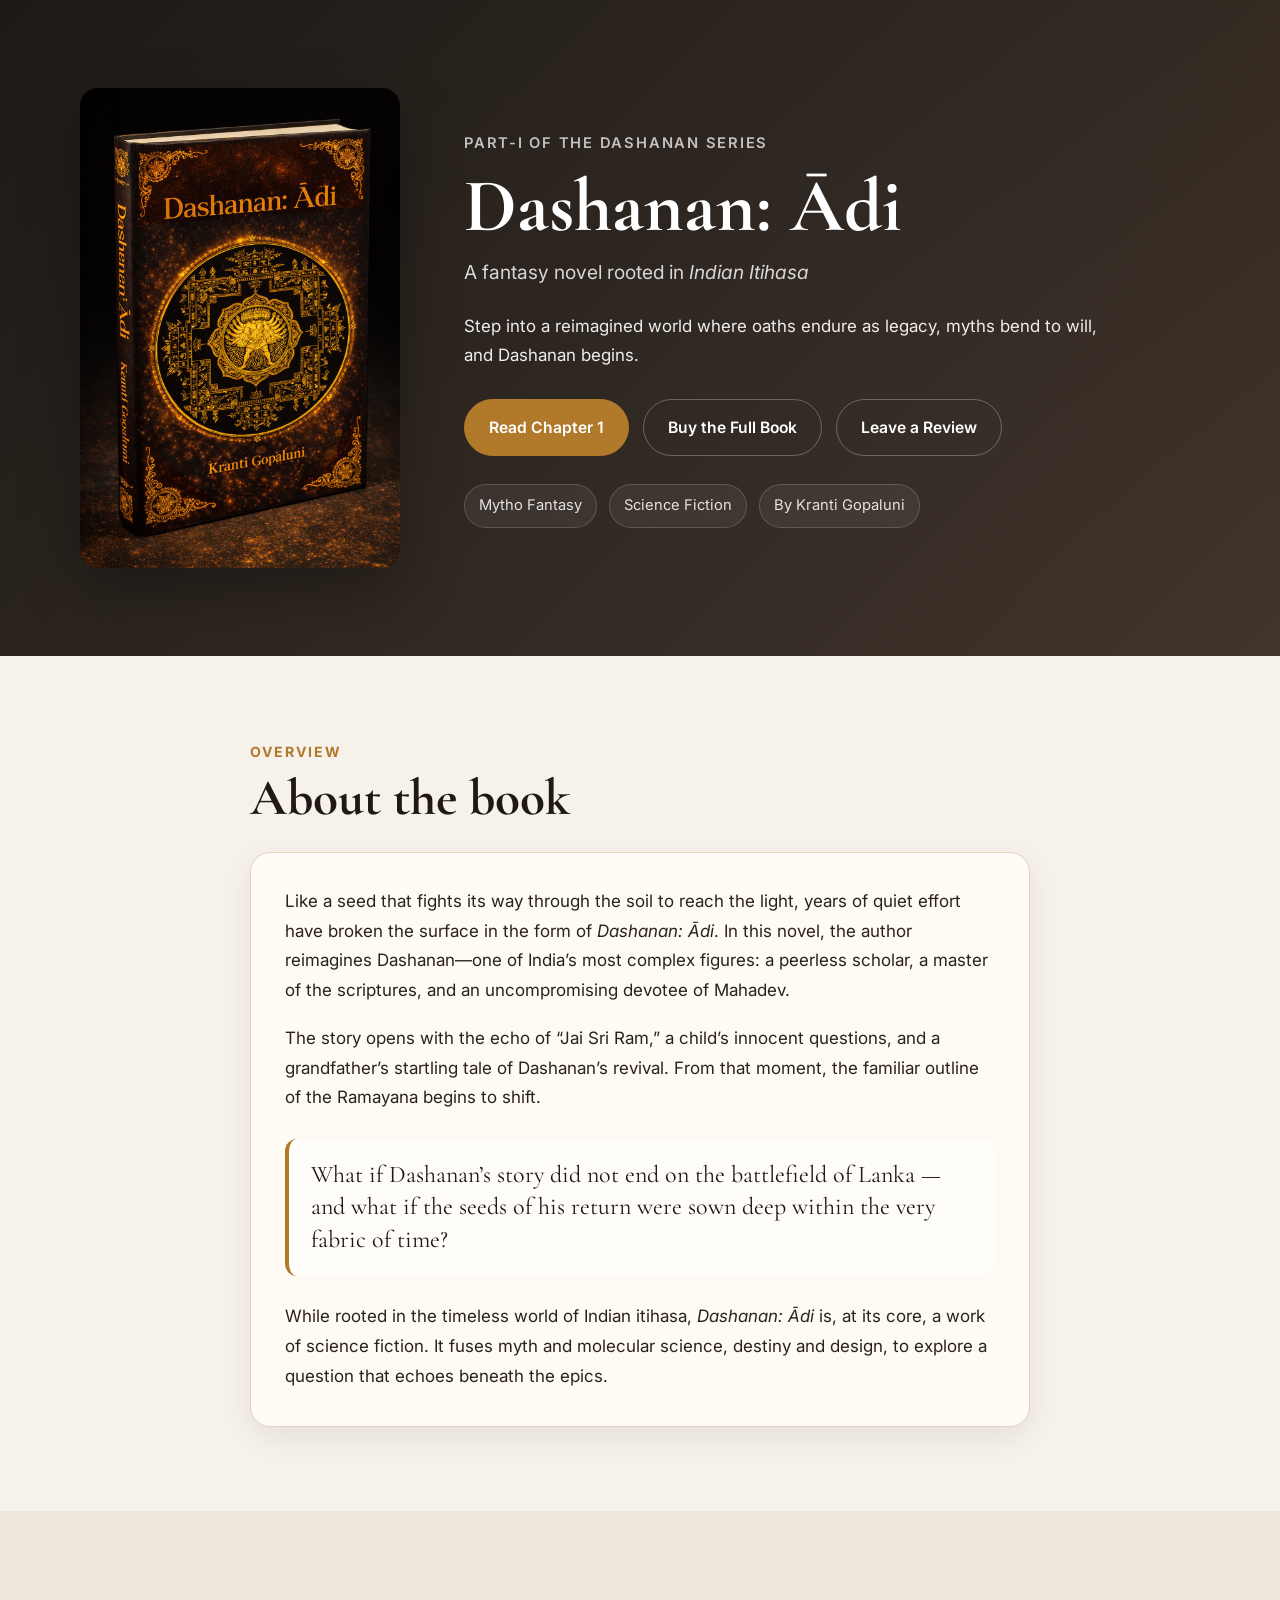
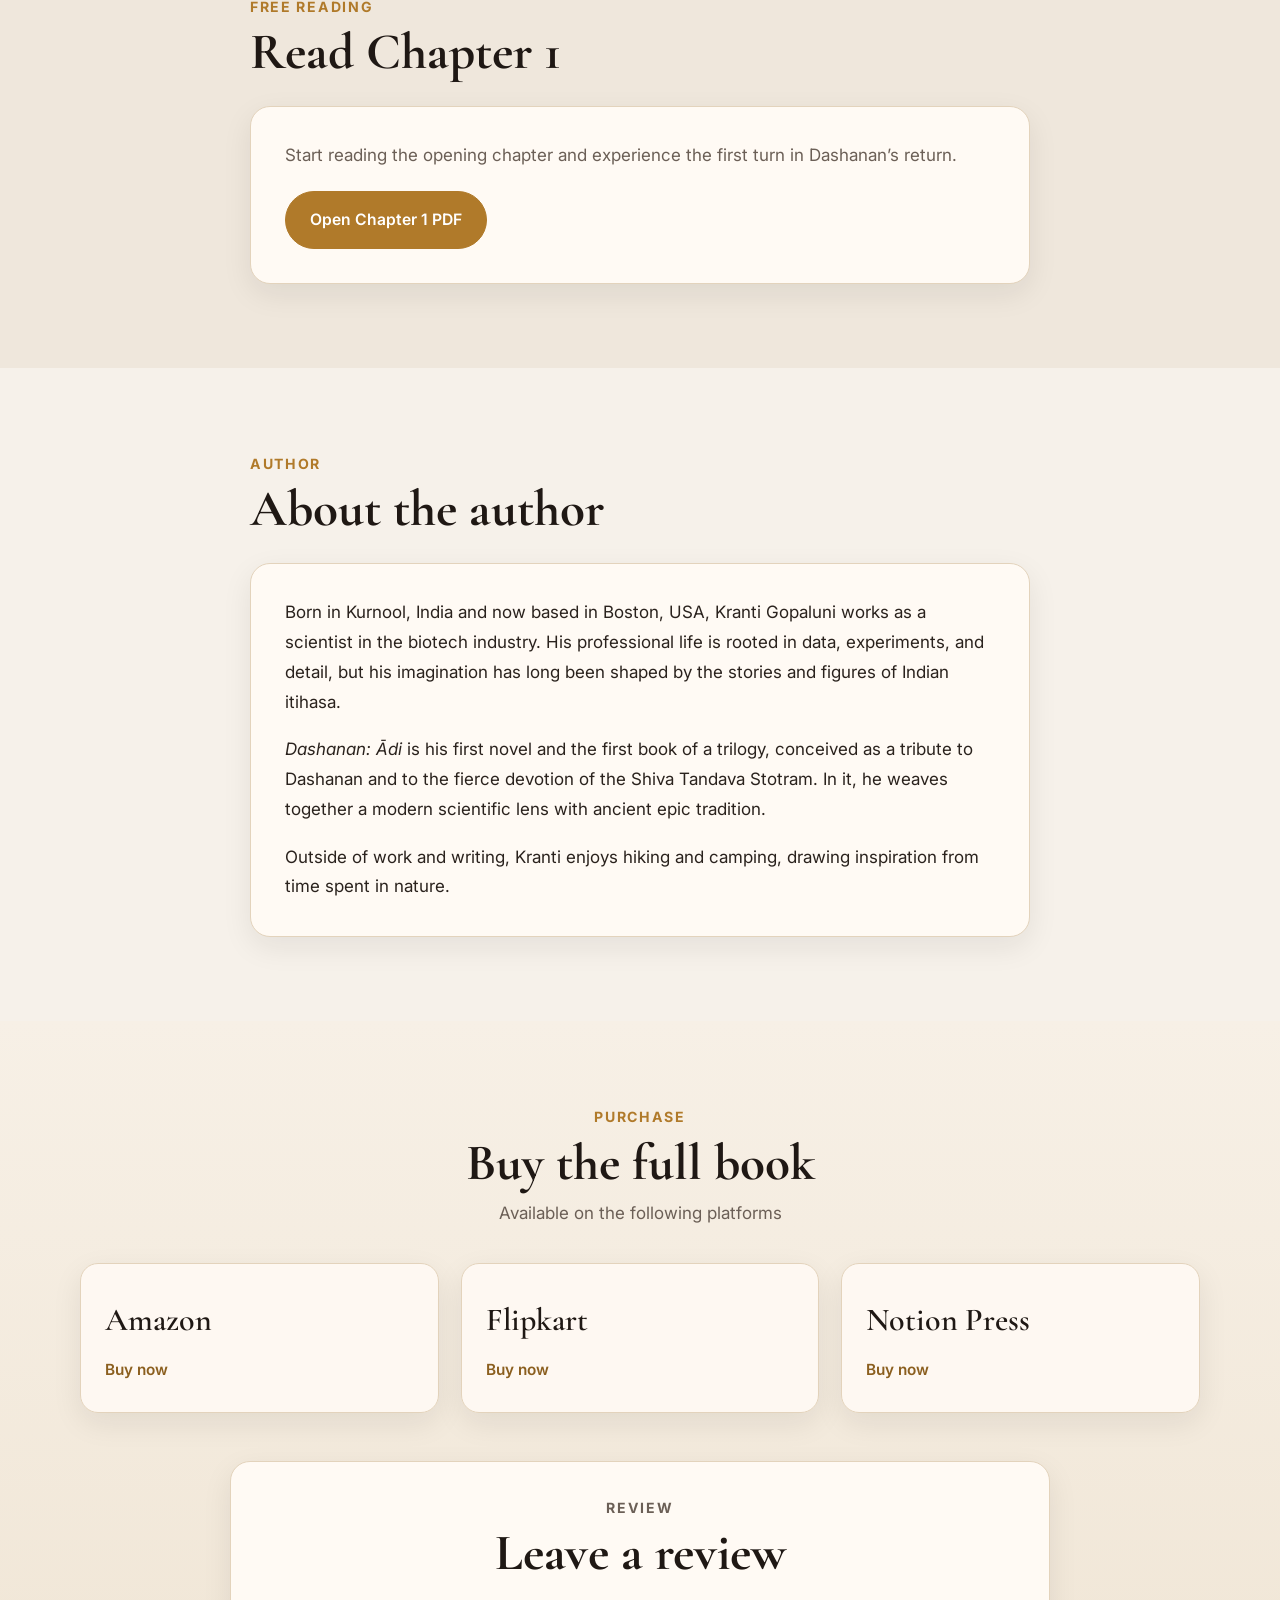
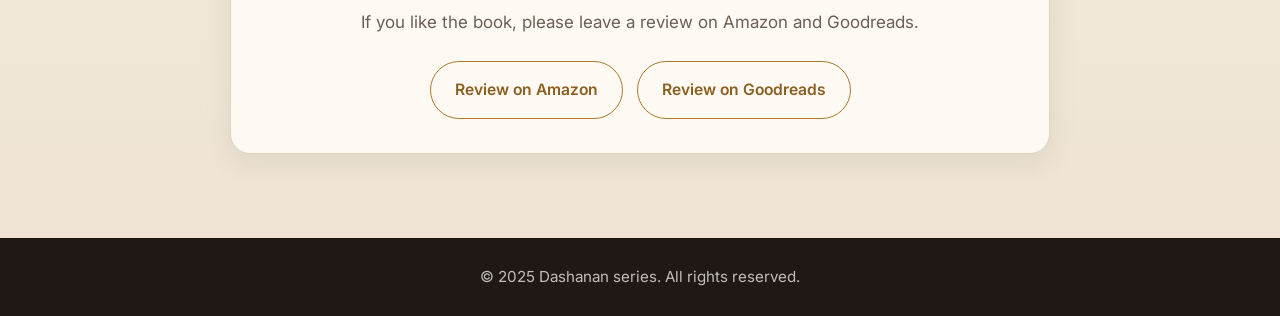
==== commit f2cb2e21: "Update index.html" ====
--- a/index.html
+++ b/index.html
@@ -23,7 +23,7 @@
             <div class="hero-content">
                 <p class="eyebrow">Part-I of the Dashanan series</p>
                 <h1>Dashanan: Ādi</h1>
-                <p class="hero-subtitle">A fantacy novel rooted in <em>Indian Itihasa</em></p>
+                <p class="hero-subtitle">A fantasy novel rooted in <em>Indian Itihasa</em></p>
 
                 <p class="hero-text">
                     Step into a reimagined world where oaths endure as legacy,
@@ -38,7 +38,7 @@
                 </div>
 
                 <div class="hero-meta">
-                    <span>Mytho Fantacy</span>
+                    <span>Mytho Fantasy</span>
                     <span>Science Fiction</span>
                     <span>By Kranti Gopaluni</span>
                 </div>
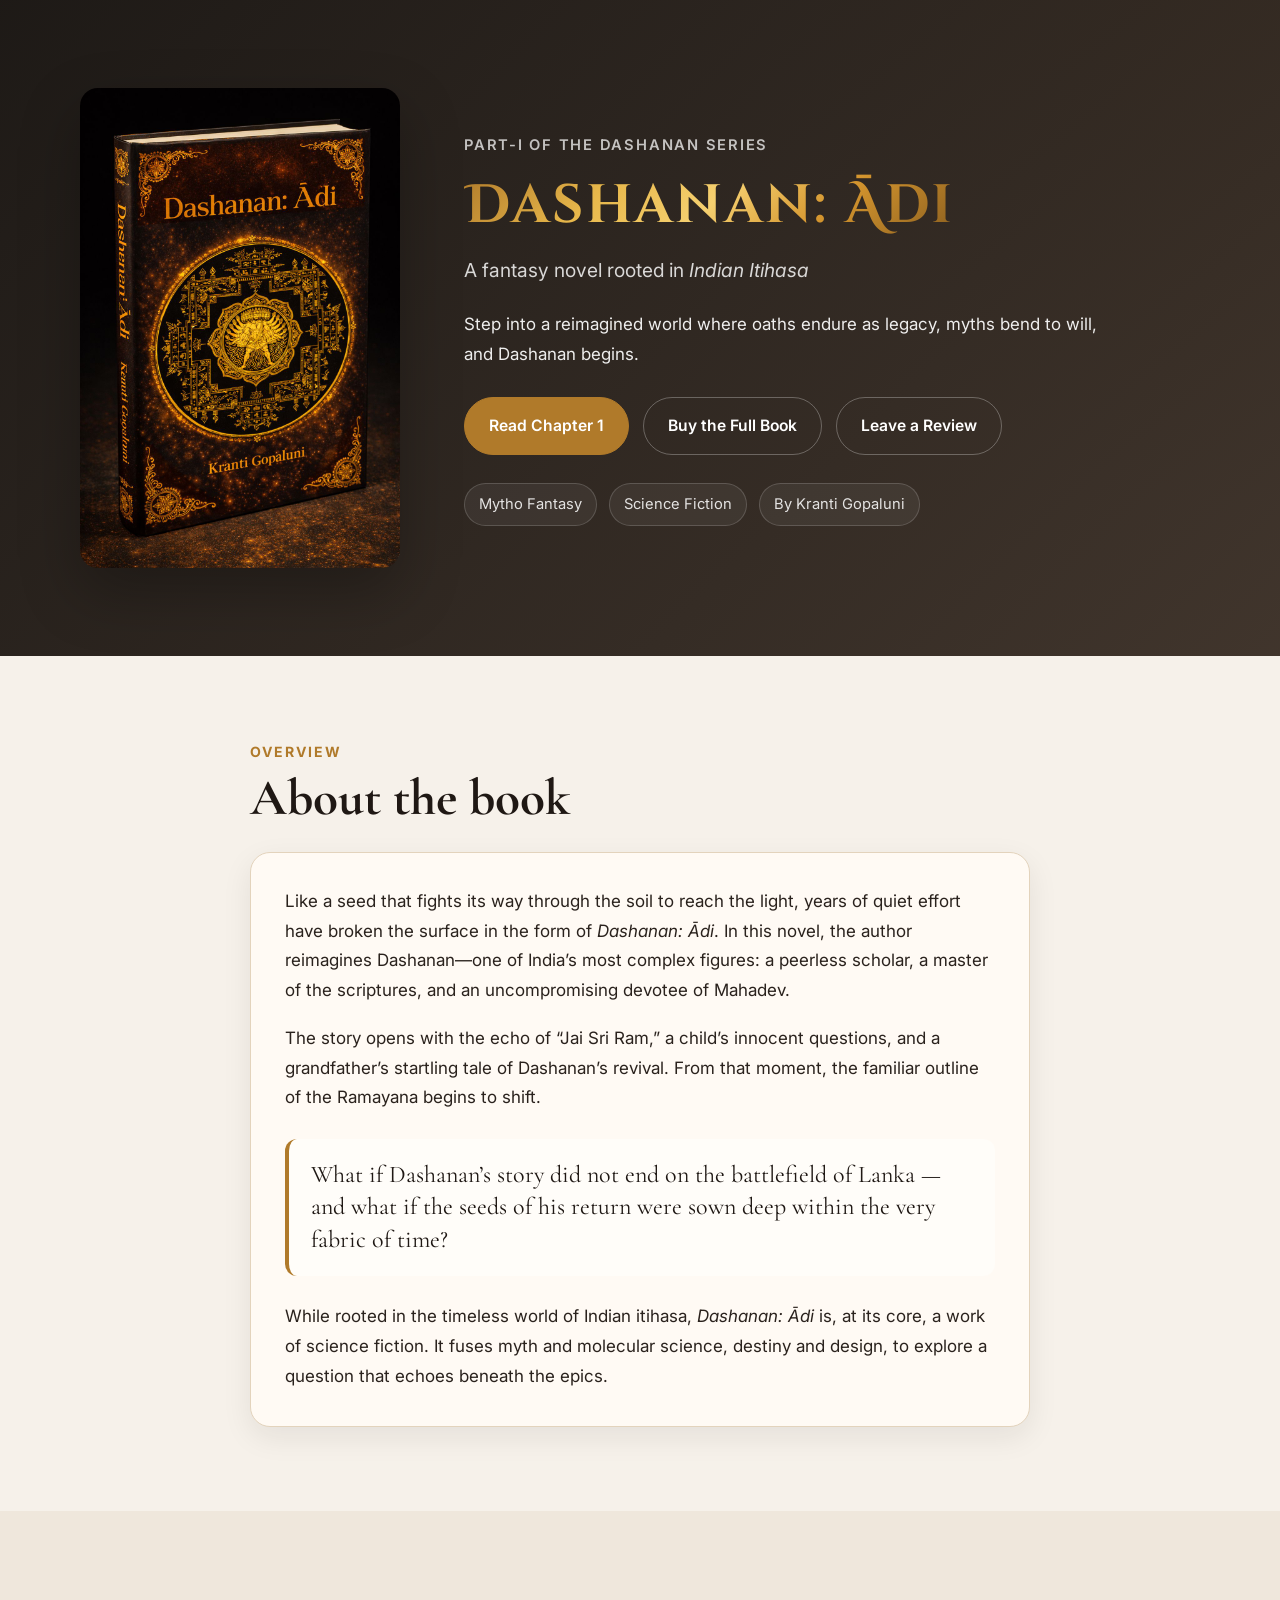
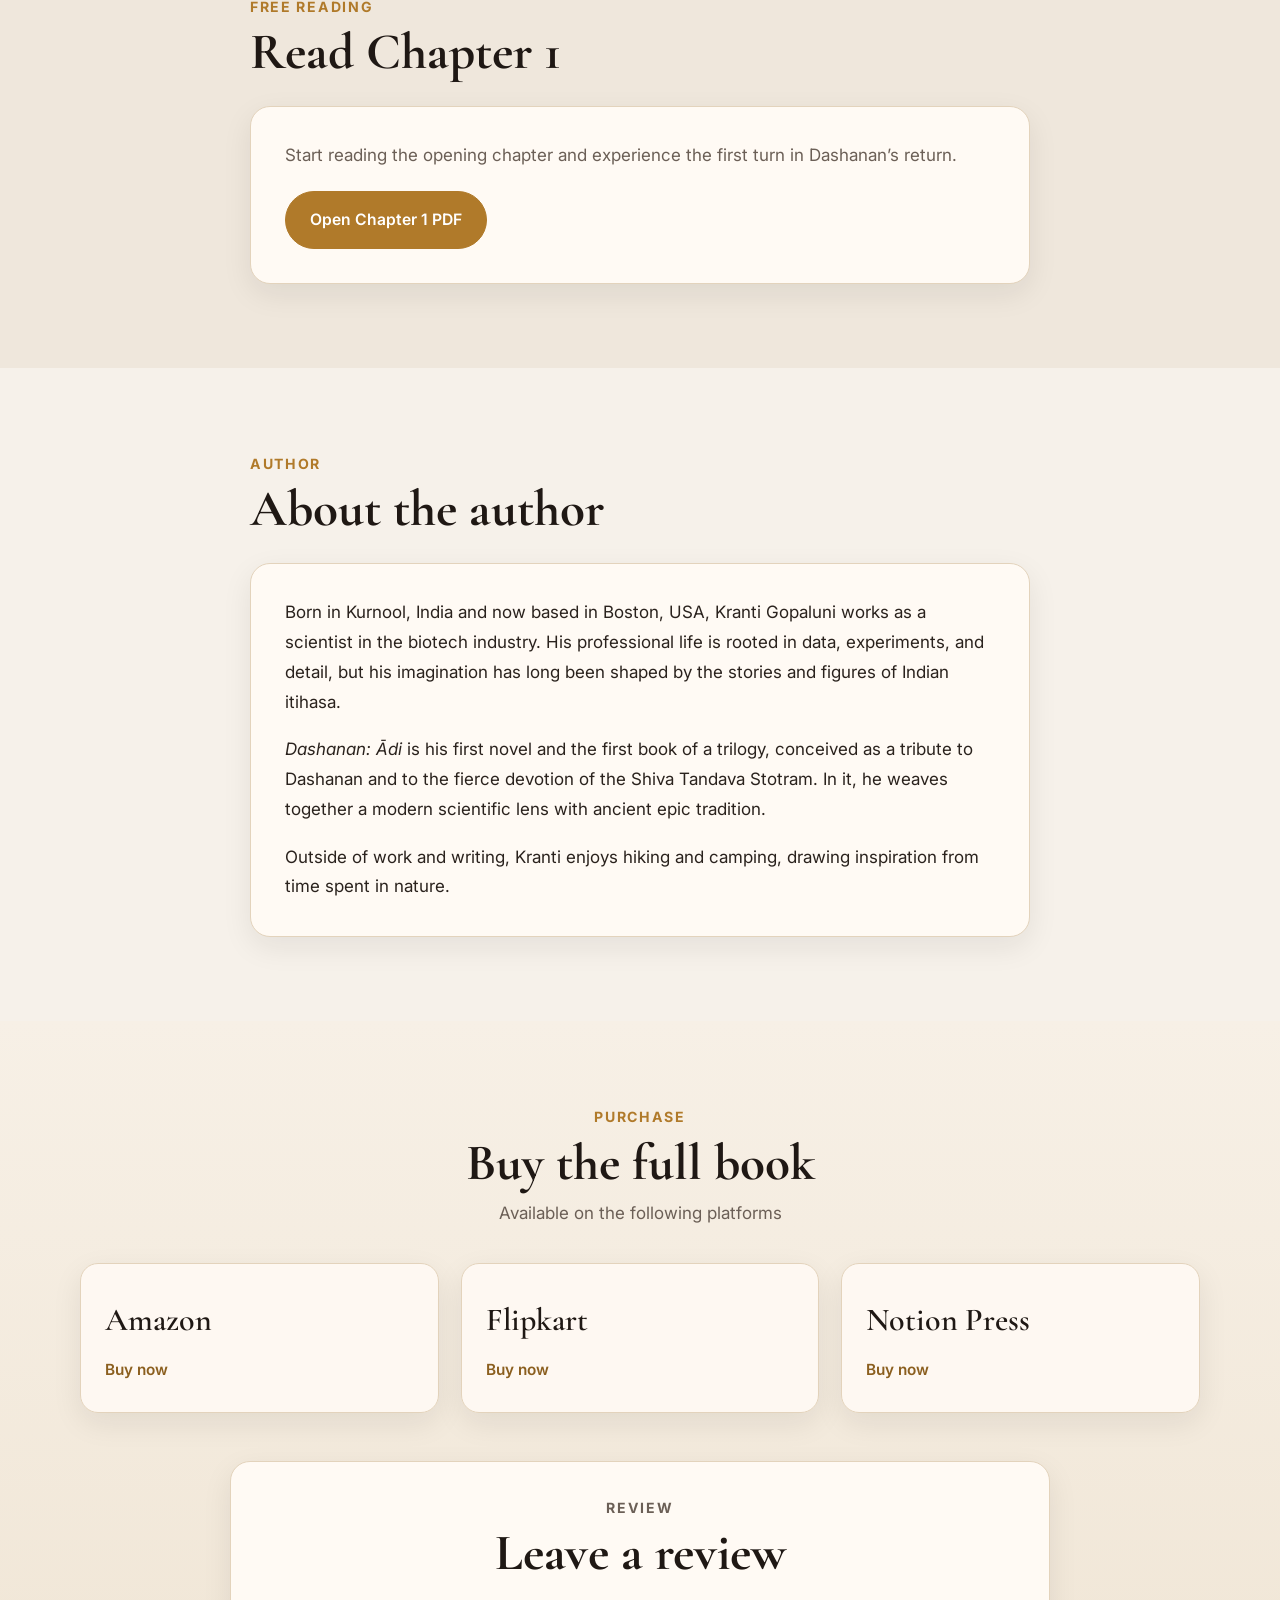
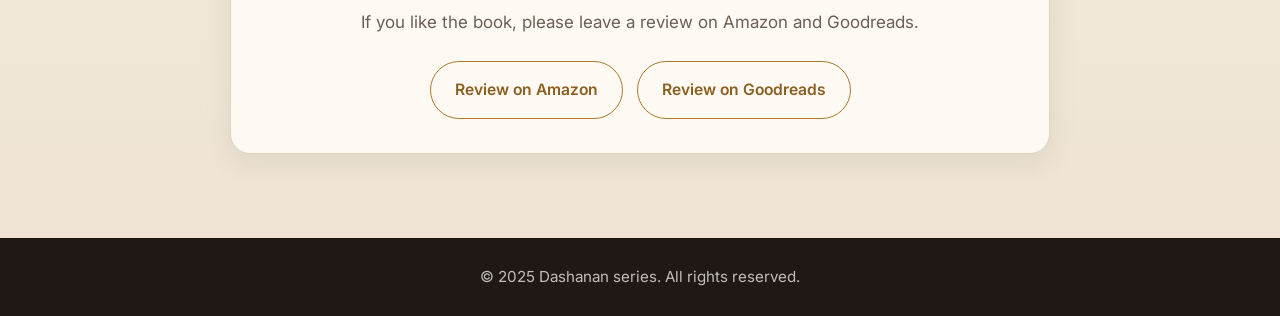
==== commit fe1994d3: "Update index.html" ====
--- a/index.html
+++ b/index.html
@@ -7,7 +7,7 @@
 
     <link rel="preconnect" href="https://fonts.googleapis.com">
     <link rel="preconnect" href="https://fonts.gstatic.com" crossorigin>
-    <link href="https://fonts.googleapis.com/css2?family=Cormorant+Garamond:wght@500;600;700&family=Inter:wght@400;500;600;700&display=swap" rel="stylesheet">
+    <link href="https://fonts.googleapis.com/css2?family=Cinzel:wght@700&family=Cinzel+Decorative:wght@700&family=Cormorant+Garamond:wght@500;600;700&family=Inter:wght@400;500;600;700&display=swap" rel="stylesheet">
 
     <link rel="stylesheet" href="style.css">
 </head>
--- a/style.css
+++ b/style.css
@@ -93,13 +93,33 @@
 }
 
 .hero h1 {
-    font-family: "Cormorant Garamond", serif;
-    font-size: clamp(3rem, 6vw, 4.7rem);
-    line-height: 0.95;
+    font-family: "Cinzel Decorative", cursive;
+    font-size: clamp(2rem, 4.5vw, 3.4rem);
+    line-height: 1.25;
+    letter-spacing: 0.04em;
+    margin-bottom: 14px;
+    display: inline-block;
+    background: linear-gradient(
+        135deg,
+        #b07a2a 0%,
+        #e8b84b 28%,
+        #f5d070 50%,
+        #d4952e 72%,
+        #8b5f1f 100%
+    );
+    -webkit-background-clip: text;
+    background-clip: text;
+    -webkit-text-fill-color: transparent;
+    color: transparent;
+}
+
+/* Cinzel Regular span just for the Ā */
+.hero h1 .a-regular {
+    font-family: "Cinzel", serif;
     font-weight: 700;
-    margin-bottom: 14px;
-}
-
+    font-size: 1.08em;
+    vertical-align: -0.04em;
+}
 .hero-subtitle {
     font-size: 1.2rem;
     color: rgba(255, 255, 255, 0.82);
@@ -393,6 +413,13 @@
         font-size: 16px;
     }
 
+    /* FIX: Increase container side padding on mobile so content never touches screen edges */
+    .container {
+        width: 100%;
+        padding-left: 20px;
+        padding-right: 20px;
+    }
+
     .hero {
         padding: 68px 0;
     }
